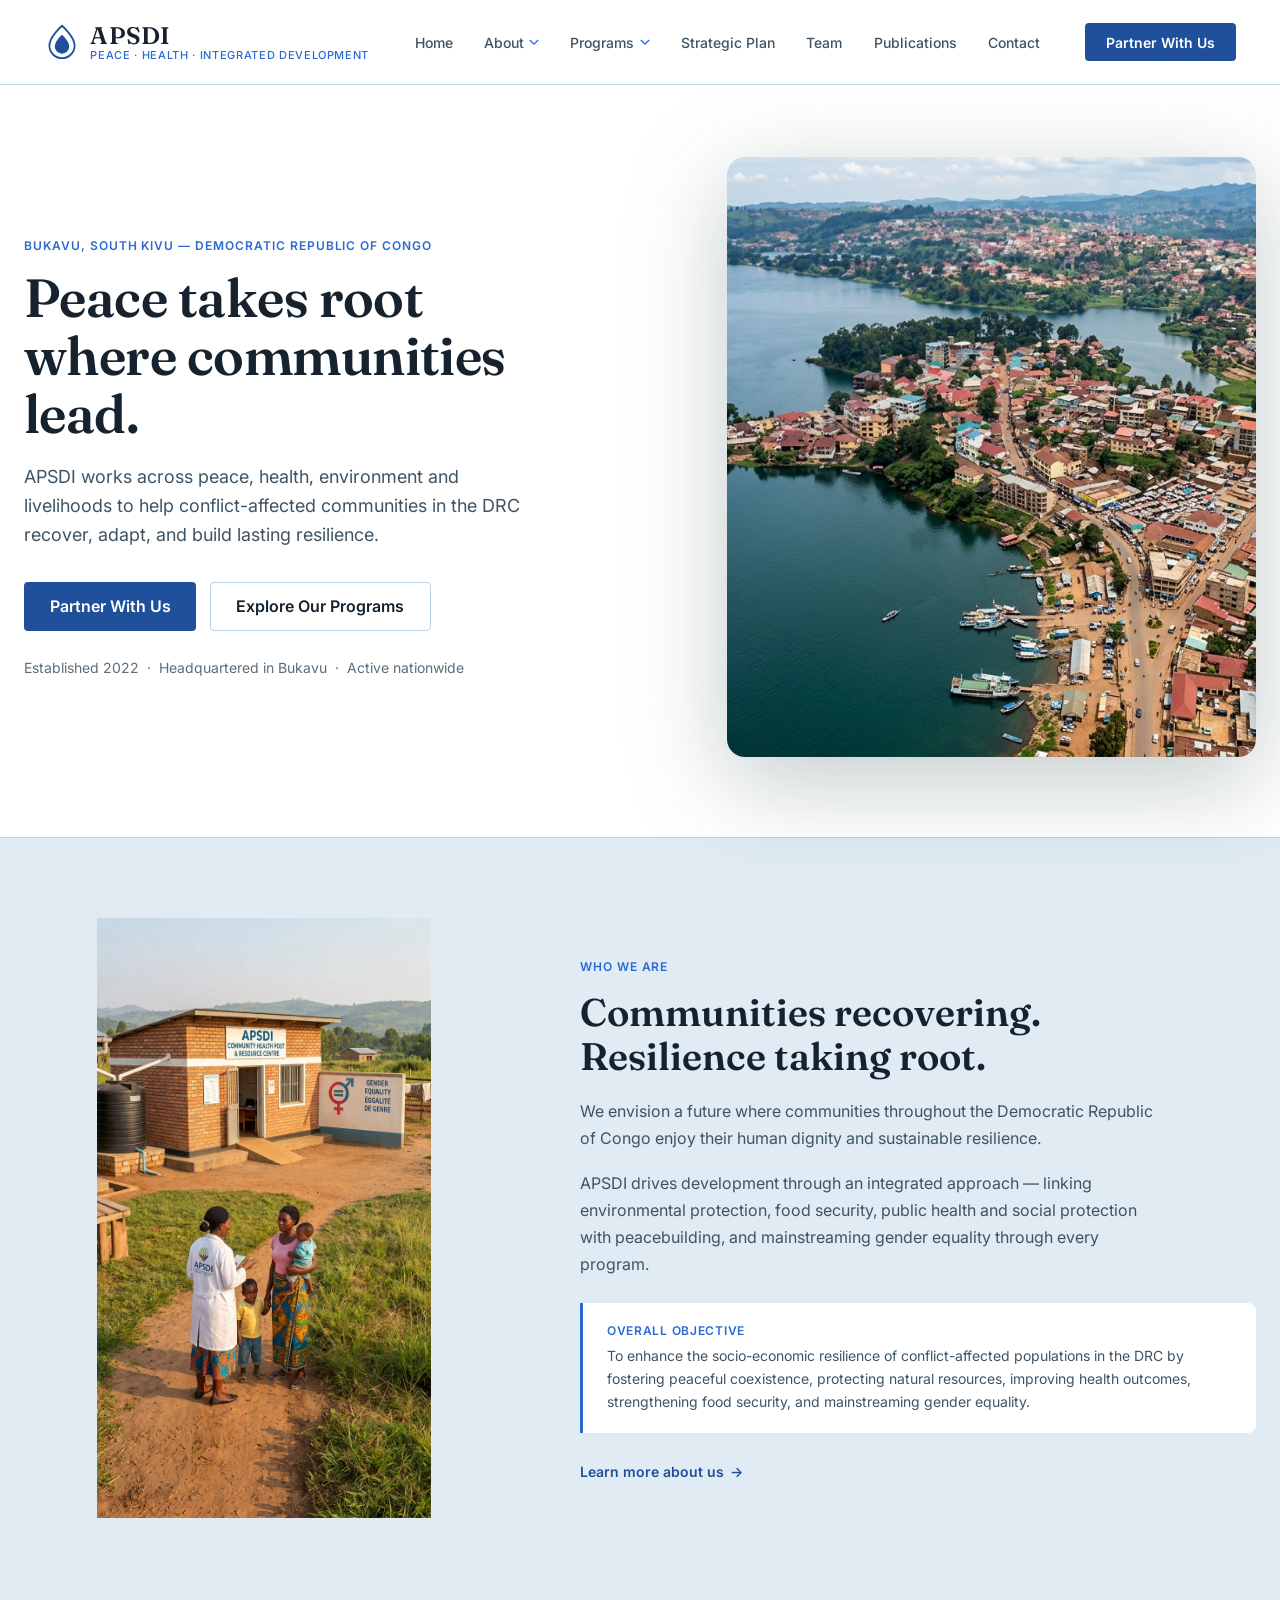
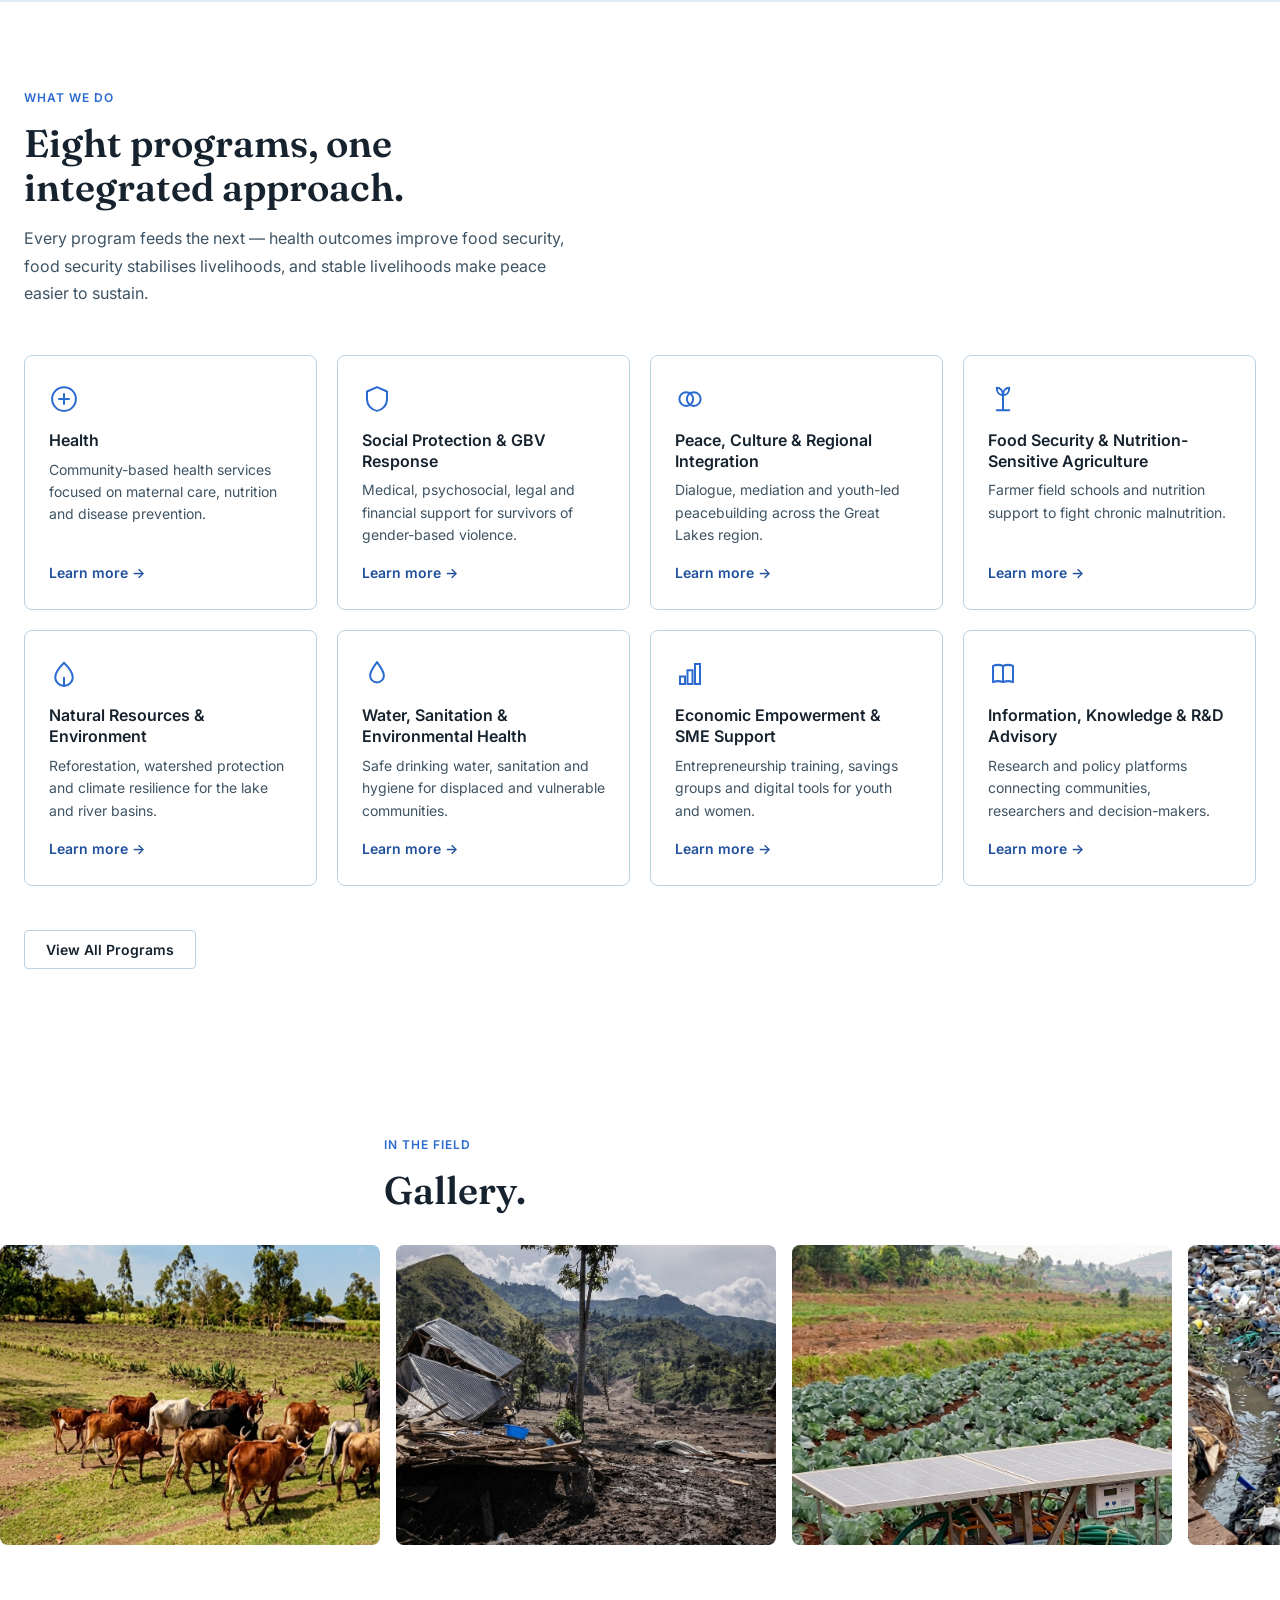
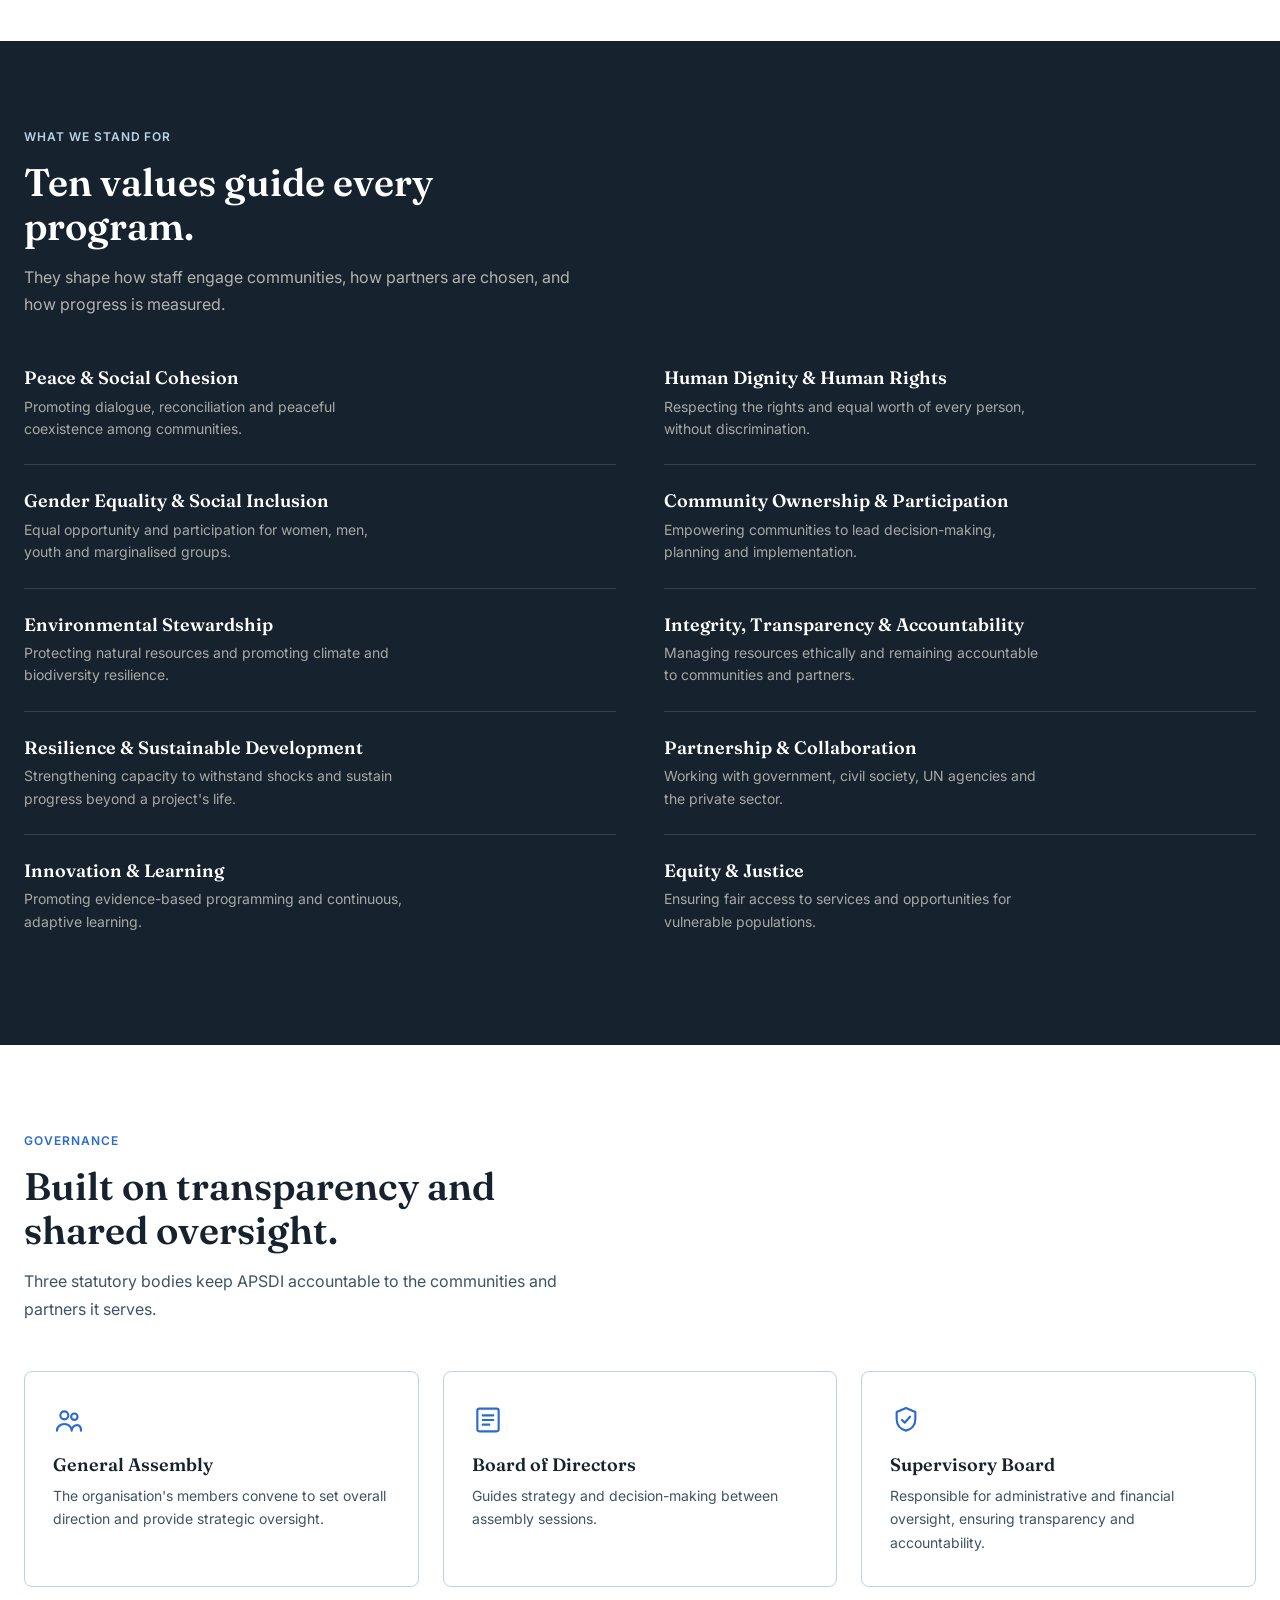
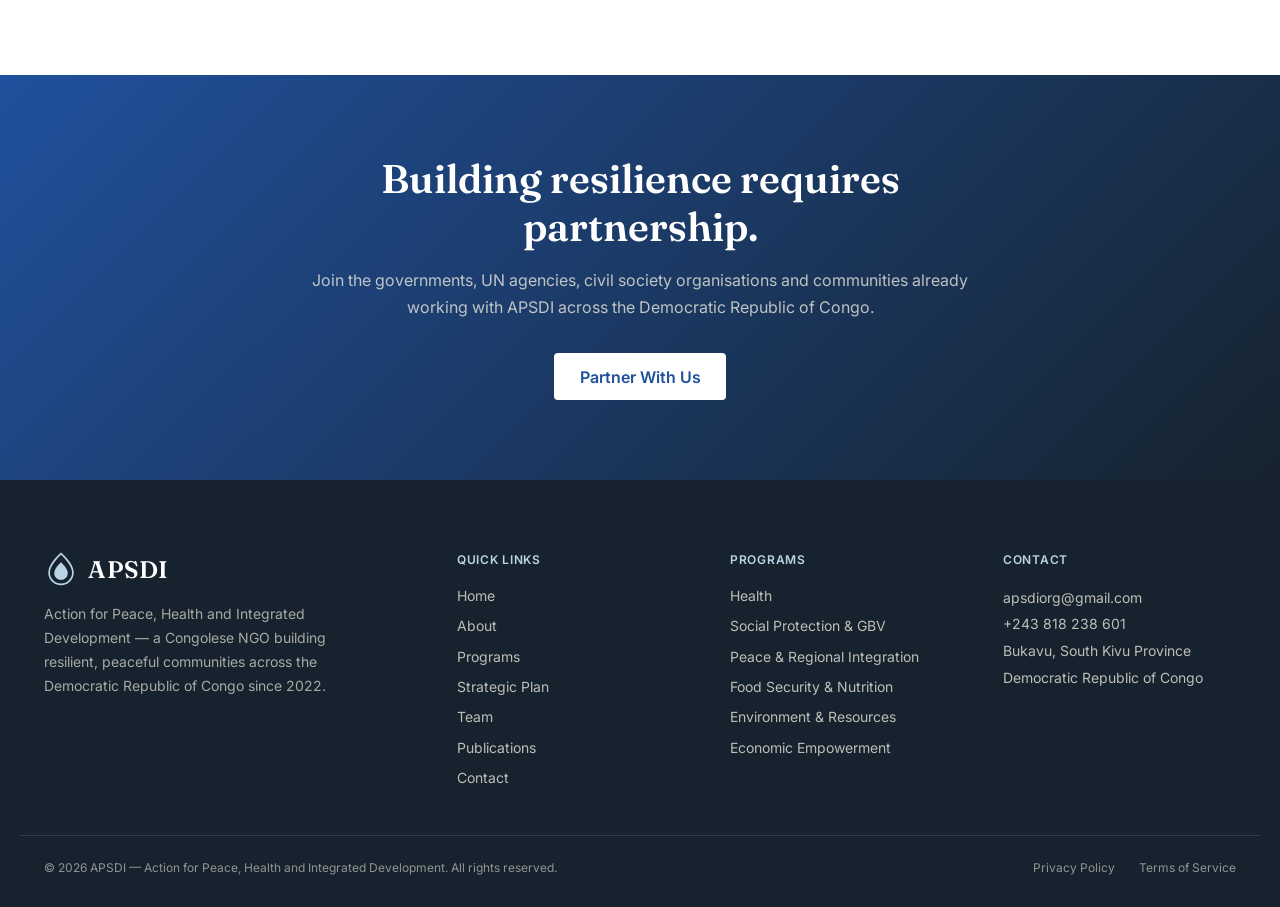
==== index.html @ 6d3748d2 "initial commit" ====
<!DOCTYPE html>
<html lang="en">

<head>
  <!-- Core -->
  <meta charset="UTF-8">
  <meta name="viewport" content="width=device-width, initial-scale=1.0">
  <title>APSDI</title>
  <meta name="description"
    content="APSDI is a Congolese non-profit working across peace, health, environment, food security and gender equality to build resilient communities in the Democratic Republic of Congo.">

  <!-- Canonical & robots -->
  <link rel="canonical" href="https://www.apsdi.org/">
  <meta name="robots" content="index, follow">

  <!-- Favicon / app icons (placeholders — swap paths once assets exist) -->
  <link rel="icon" href="/assets/favicon.svg" type="image/svg+xml">
  <link rel="icon" href="/assets/favicon-32.png" sizes="32x32" type="image/png">
  <link rel="apple-touch-icon" href="/assets/apple-touch-icon.png">
  <meta name="theme-color" content="#16232E">

  <!-- Open Graph / social sharing -->
  <meta property="og:type" content="website">
  <meta property="og:site_name" content="APSDI">
  <meta property="og:title" content="APSDI — Action for Peace, Health and Integrated Development">
  <meta property="og:description" content="Building peace, health and resilience in the Democratic Republic of Congo.">
  <meta property="og:image" content="/assets/og-cover.jpg">
  <meta property="og:locale" content="en_US">
  <meta name="twitter:card" content="summary_large_image">

  <!-- Fonts: preconnect first, then a single stylesheet request -->
  <link rel="preconnect" href="https://fonts.googleapis.com">
  <link rel="preconnect" href="https://fonts.gstatic.com" crossorigin>
  <link
    href="https://fonts.googleapis.com/css2?family=Fraunces:opsz,wght@9..144,400;9..144,500;9..144,600;9..144,700&family=Inter:wght@400;500;600;700&display=swap"
    rel="stylesheet">

  <!-- Styles -->
  <link rel="stylesheet" href="css/styles.css">

  <!-- Deferred JS — parsed but executed after DOM, no render block -->
  <script src="js/main.js" defer></script>
</head>

<body>

  <a class="skip-link" href="#main">Skip to content</a>

  <header class="site-header" id="siteHeader">
    <div class="header-inner">

      <a href="/" class="brand" aria-label="APSDI home">
        <span class="brand-mark" aria-hidden="true">
          <svg viewBox="0 0 40 40" width="36" height="36">
            <path d="M20 2 C20 2 6 14 6 24 A14 14 0 0 0 34 24 C34 14 20 2 20 2 Z" fill="none" stroke="currentColor"
              stroke-width="2" />
            <path d="M20 12 C20 12 12 19 12 25 A8 8 0 0 0 28 25 C28 19 20 12 20 12 Z" fill="currentColor" />
          </svg>
        </span>
        <span class="brand-text">
          <span class="brand-name">APSDI</span>
          <span class="brand-tagline">Peace · Health · Integrated Development</span>
        </span>
      </a>

      <button class="nav-toggle" id="navToggle" aria-expanded="false" aria-controls="primaryNav" aria-label="Open menu">
        <span class="nav-toggle-bar"></span>
        <span class="nav-toggle-bar"></span>
        <span class="nav-toggle-bar"></span>
      </button>

      <nav class="primary-nav" id="primaryNav" aria-label="Primary">
        <ul class="nav-list">

          <li class="nav-item">
            <a href="/" class="nav-link">Home</a>
          </li>

          <li class="nav-item has-dropdown">
            <button class="nav-link nav-dropdown-trigger" aria-expanded="false" aria-controls="dropdown-about">
              About
              <svg class="chevron" viewBox="0 0 12 8" width="10" height="7" aria-hidden="true">
                <path d="M1 1l5 5 5-5" fill="none" stroke="currentColor" stroke-width="1.6" />
              </svg>
            </button>
            <div class="dropdown" id="dropdown-about">
              <a href="/about/who-we-are.html" class="dropdown-link">
                <span class="dropdown-link-title">Who We Are</span>
                <span class="dropdown-link-desc">Mandate, vision and mission</span>
              </a>
              <a href="/about/vision-mission.html" class="dropdown-link">
                <span class="dropdown-link-title">Vision &amp; Mission</span>
                <span class="dropdown-link-desc">What we're working toward</span>
              </a>
              <a href="/about/core-values.html" class="dropdown-link">
                <span class="dropdown-link-title">Core Values</span>
                <span class="dropdown-link-desc">The principles behind our work</span>
              </a>
              <a href="/about/governance.html" class="dropdown-link">
                <span class="dropdown-link-title">Governance</span>
                <span class="dropdown-link-desc">Board, assembly &amp; oversight</span>
              </a>
            </div>
          </li>

          <li class="nav-item has-dropdown">
            <button class="nav-link nav-dropdown-trigger" aria-expanded="false" aria-controls="dropdown-programs">
              Programs
              <svg class="chevron" viewBox="0 0 12 8" width="10" height="7" aria-hidden="true">
                <path d="M1 1l5 5 5-5" fill="none" stroke="currentColor" stroke-width="1.6" />
              </svg>
            </button>
            <div class="dropdown" id="dropdown-programs">
              <a href="/programs.html#peace-governance" class="dropdown-link">
                <span class="dropdown-link-title">Peace &amp; Governance</span>
                <span class="dropdown-link-desc">Social cohesion, protection, regional integration</span>
              </a>
              <a href="/programs.html#health-nutrition" class="dropdown-link">
                <span class="dropdown-link-title">Health &amp; Nutrition</span>
                <span class="dropdown-link-desc">Community health, food security, WASH</span>
              </a>
              <a href="/programs.html#environment-livelihoods" class="dropdown-link">
                <span class="dropdown-link-title">Environment &amp; Livelihoods</span>
                <span class="dropdown-link-desc">Natural resources, SMEs, digital inclusion</span>
              </a>
              <div class="dropdown-divider"></div>
              <a href="/programs.html" class="dropdown-link dropdown-link-all">
                <span class="dropdown-link-title">View all programs →</span>
              </a>
            </div>
          </li>

          <li class="nav-item">
            <a href="/strategic-plan.html" class="nav-link">Strategic Plan</a>
          </li>

          <li class="nav-item">
            <a href="/team.html" class="nav-link">Team</a>
          </li>

          <li class="nav-item">
            <a href="/publications.html" class="nav-link">Publications</a>
          </li>

          <li class="nav-item">
            <a href="/contact.html" class="nav-link">Contact</a>
          </li>

        </ul>

        <a href="/contact.html" class="btn btn-cta nav-cta">Partner With Us</a>
      </nav>

    </div>
  </header>

  <main id="main">

    <section class="hero">
      <div class="hero-inner">

        <div class="hero-content">
          <p class="eyebrow">Bukavu, South Kivu — Democratic Republic of Congo</p>
          <h1 class="hero-title">Peace takes root where communities lead.</h1>
          <p class="hero-lead">
            APSDI works across peace, health, environment and livelihoods to help
            conflict-affected communities in the DRC recover, adapt, and build
            lasting resilience.
          </p>
          <div class="hero-actions">
            <a href="/contact.html" class="btn btn-primary btn-lg">Partner With Us</a>
            <a href="/programs.html" class="btn btn-ghost btn-lg">Explore Our Programs</a>
          </div>
          <p class="hero-meta">Established 2022 &nbsp;·&nbsp; Headquartered in Bukavu &nbsp;·&nbsp; Active nationwide
          </p>
        </div>

        <div class="hero-visual">
          <img src="/assets/images/hero-image.jpg"
            alt="APSDI field team working with a community in South Kivu, Democratic Republic of Congo"
            class="hero-photo" loading="eager" fetchpriority="high" width="600" height="600">
        </div>

      </div>
    </section>

    <section class="mission">
      <div class="mission-inner">

        <div class="mission-visual">
          <img src="/assets/images/about-us.jpg" alt="APSDI field team working with a community in South Kivu"
            class="mission-photo" loading="lazy" width="480" height="600">
        </div>

        <div class="mission-content">
          <p class="eyebrow">Who We Are</p>
          <h2 class="mission-title">Communities recovering. Resilience taking root.</h2>
          <p class="mission-text">
            We envision a future where communities throughout the Democratic
            Republic of Congo enjoy their human dignity and sustainable resilience.
          </p>
          <p class="mission-text">
            APSDI drives development through an integrated approach — linking
            environmental protection, food security, public health and social
            protection with peacebuilding, and mainstreaming gender equality
            through every program.
          </p>

          <div class="mission-objective">
            <span class="mission-objective-label">Overall Objective</span>
            <p class="mission-objective-text">
              To enhance the socio-economic resilience of conflict-affected
              populations in the DRC by fostering peaceful coexistence,
              protecting natural resources, improving health outcomes,
              strengthening food security, and mainstreaming gender equality.
            </p>
          </div>

          <a href="/about/who-we-are.html" class="mission-link">
            Learn more about us <span aria-hidden="true">→</span>
          </a>
        </div>

      </div>
    </section>

    <section class="programs" id="programs-preview">
      <div class="programs-inner">

        <div class="section-heading">
          <p class="eyebrow">What We Do</p>
          <h2 class="section-title">Eight programs, one integrated approach.</h2>
          <p class="section-lead">
            Every program feeds the next — health outcomes improve food
            security, food security stabilises livelihoods, and stable
            livelihoods make peace easier to sustain.
          </p>
        </div>

        <div class="programs-grid">

          <article class="program-card">
            <svg class="program-icon" viewBox="0 0 24 24">
              <circle cx="12" cy="12" r="9.5" fill="none" stroke="currentColor" stroke-width="1.6" />
              <path d="M12 8v8M8 12h8" stroke="currentColor" stroke-width="1.6" stroke-linecap="round" />
            </svg>
            <h3 class="program-title">Health</h3>
            <p class="program-desc">Community-based health services focused on maternal care, nutrition and disease
              prevention.</p>
            <a href="/programs.html#health-nutrition" class="program-link">Learn more →</a>
          </article>

          <article class="program-card">
            <svg class="program-icon" viewBox="0 0 24 24">
              <path d="M12 2.5 20 6v6c0 5-3.5 8.5-8 9.5-4.5-1-8-4.5-8-9.5V6z" fill="none" stroke="currentColor"
                stroke-width="1.6" stroke-linejoin="round" />
            </svg>
            <h3 class="program-title">Social Protection &amp; GBV Response</h3>
            <p class="program-desc">Medical, psychosocial, legal and financial support for survivors of gender-based
              violence.</p>
            <a href="/programs.html#peace-governance" class="program-link">Learn more →</a>
          </article>

          <article class="program-card">
            <svg class="program-icon" viewBox="0 0 24 24">
              <circle cx="9" cy="12" r="5.5" fill="none" stroke="currentColor" stroke-width="1.6" />
              <circle cx="15" cy="12" r="5.5" fill="none" stroke="currentColor" stroke-width="1.6" />
            </svg>
            <h3 class="program-title">Peace, Culture &amp; Regional Integration</h3>
            <p class="program-desc">Dialogue, mediation and youth-led peacebuilding across the Great Lakes region.</p>
            <a href="/programs.html#peace-governance" class="program-link">Learn more →</a>
          </article>

          <article class="program-card">
            <svg class="program-icon" viewBox="0 0 24 24">
              <path d="M12 21V9M12 9c0-3.5-2-6-5-6 0 3.5 2 6 5 6zm0 0c0-3.5 2-6 5-6 0 3.5-2 6-5 6zM7 21h10" fill="none"
                stroke="currentColor" stroke-width="1.6" stroke-linecap="round" stroke-linejoin="round" />
            </svg>
            <h3 class="program-title">Food Security &amp; Nutrition-Sensitive Agriculture</h3>
            <p class="program-desc">Farmer field schools and nutrition support to fight chronic malnutrition.</p>
            <a href="/programs.html#health-nutrition" class="program-link">Learn more →</a>
          </article>

          <article class="program-card">
            <svg class="program-icon" viewBox="0 0 24 24">
              <path d="M12 3C8 7 5 10.5 5 14.5A7 7 0 0 0 19 14.5C19 10.5 16 7 12 3z" fill="none" stroke="currentColor"
                stroke-width="1.6" stroke-linejoin="round" />
              <path d="M12 21v-6" stroke="currentColor" stroke-width="1.6" stroke-linecap="round" />
            </svg>
            <h3 class="program-title">Natural Resources &amp; Environment</h3>
            <p class="program-desc">Reforestation, watershed protection and climate resilience for the lake and river
              basins.</p>
            <a href="/programs.html#environment-livelihoods" class="program-link">Learn more →</a>
          </article>

          <article class="program-card">
            <svg class="program-icon" viewBox="0 0 24 24">
              <path d="M12 2.5c3 4 5.5 7.6 5.5 10.7a5.5 5.5 0 0 1-11 0c0-3.1 2.5-6.7 5.5-10.7z" fill="none"
                stroke="currentColor" stroke-width="1.6" stroke-linejoin="round" />
            </svg>
            <h3 class="program-title">Water, Sanitation &amp; Environmental Health</h3>
            <p class="program-desc">Safe drinking water, sanitation and hygiene for displaced and vulnerable
              communities.</p>
            <a href="/programs.html#health-nutrition" class="program-link">Learn more →</a>
          </article>

          <article class="program-card">
            <svg class="program-icon" viewBox="0 0 24 24">
              <rect x="4" y="14" width="4" height="6" fill="none" stroke="currentColor" stroke-width="1.6" />
              <rect x="10" y="9" width="4" height="11" fill="none" stroke="currentColor" stroke-width="1.6" />
              <rect x="16" y="4" width="4" height="16" fill="none" stroke="currentColor" stroke-width="1.6" />
            </svg>
            <h3 class="program-title">Economic Empowerment &amp; SME Support</h3>
            <p class="program-desc">Entrepreneurship training, savings groups and digital tools for youth and women.</p>
            <a href="/programs.html#environment-livelihoods" class="program-link">Learn more →</a>
          </article>

          <article class="program-card">
            <svg class="program-icon" viewBox="0 0 24 24">
              <path d="M4 5.5c2.5-1 5.5-1 8 0 2.5-1 5.5-1 8 0v13c-2.5-1-5.5-1-8 0-2.5-1-5.5-1-8 0z" fill="none"
                stroke="currentColor" stroke-width="1.6" stroke-linejoin="round" />
              <path d="M12 5.5v13" stroke="currentColor" stroke-width="1.6" />
            </svg>
            <h3 class="program-title">Information, Knowledge &amp; R&amp;D Advisory</h3>
            <p class="program-desc">Research and policy platforms connecting communities, researchers and
              decision-makers.</p>
            <a href="/programs.html#environment-livelihoods" class="program-link">Learn more →</a>
          </article>

        </div>

        <a href="/programs.html" class="btn btn-ghost programs-cta">View All Programs</a>

      </div>
    </section>

    <section class="gallery">
      <div class="gallery-heading">
        <p class="eyebrow">In the Field</p>
        <h2 class="section-title">Gallery.</h2>
      </div>

      <div class="gallery-strip" tabindex="0" role="list" aria-label="Photos from APSDI field work">
        <figure class="gallery-item" role="listitem">
          <img src="/assets/images/cows.jpg" alt="APSDI field photo 1 — replace with a real caption" loading="lazy"
            width="380" height="300">
        </figure>
        <figure class="gallery-item" role="listitem">
          <img src="/assets/images/deforestation.jpg" alt="APSDI field photo 2 — replace with a real caption"
            loading="lazy" width="380" height="300">
        </figure>
        <figure class="gallery-item" role="listitem">
          <img src="/assets/images/watering.jpg" alt="APSDI field photo 4 — replace with a real caption" loading="lazy"
            width="380" height="300">
        </figure>
        <figure class="gallery-item" role="listitem">
          <img src="/assets/images/health.jpg" alt="APSDI field photo 5 — replace with a real caption" loading="lazy"
            width="380" height="300">
        </figure>
      </div>
    </section>

    <section class="values">
      <div class="values-inner">

        <div class="section-heading section-heading-dark">
          <p class="eyebrow eyebrow-dark">What We Stand For</p>
          <h2 class="section-title section-title-dark">Ten values guide every program.</h2>
          <p class="section-lead section-lead-dark">
            They shape how staff engage communities, how partners are chosen,
            and how progress is measured.
          </p>
        </div>

        <div class="values-grid">

          <div class="value-item">
            <h3 class="value-title">Peace &amp; Social Cohesion</h3>
            <p class="value-desc">Promoting dialogue, reconciliation and peaceful coexistence among communities.</p>
          </div>

          <div class="value-item">
            <h3 class="value-title">Human Dignity &amp; Human Rights</h3>
            <p class="value-desc">Respecting the rights and equal worth of every person, without discrimination.</p>
          </div>

          <div class="value-item">
            <h3 class="value-title">Gender Equality &amp; Social Inclusion</h3>
            <p class="value-desc">Equal opportunity and participation for women, men, youth and marginalised groups.</p>
          </div>

          <div class="value-item">
            <h3 class="value-title">Community Ownership &amp; Participation</h3>
            <p class="value-desc">Empowering communities to lead decision-making, planning and implementation.</p>
          </div>

          <div class="value-item">
            <h3 class="value-title">Environmental Stewardship</h3>
            <p class="value-desc">Protecting natural resources and promoting climate and biodiversity resilience.</p>
          </div>

          <div class="value-item">
            <h3 class="value-title">Integrity, Transparency &amp; Accountability</h3>
            <p class="value-desc">Managing resources ethically and remaining accountable to communities and partners.
            </p>
          </div>

          <div class="value-item">
            <h3 class="value-title">Resilience &amp; Sustainable Development</h3>
            <p class="value-desc">Strengthening capacity to withstand shocks and sustain progress beyond a project's
              life.</p>
          </div>

          <div class="value-item">
            <h3 class="value-title">Partnership &amp; Collaboration</h3>
            <p class="value-desc">Working with government, civil society, UN agencies and the private sector.</p>
          </div>

          <div class="value-item">
            <h3 class="value-title">Innovation &amp; Learning</h3>
            <p class="value-desc">Promoting evidence-based programming and continuous, adaptive learning.</p>
          </div>

          <div class="value-item">
            <h3 class="value-title">Equity &amp; Justice</h3>
            <p class="value-desc">Ensuring fair access to services and opportunities for vulnerable populations.</p>
          </div>

        </div>

      </div>
    </section>

    <section class="governance">
      <div class="governance-inner">

        <div class="section-heading">
          <p class="eyebrow">Governance</p>
          <h2 class="section-title">Built on transparency and shared oversight.</h2>
          <p class="section-lead">
            Three statutory bodies keep APSDI accountable to the communities
            and partners it serves.
          </p>
        </div>

        <div class="governance-grid">

          <div class="governance-card">
            <svg class="governance-icon" viewBox="0 0 24 24">
              <circle cx="8.5" cy="8.5" r="3" fill="none" stroke="currentColor" stroke-width="1.6" />
              <circle cx="16" cy="9.5" r="2.4" fill="none" stroke="currentColor" stroke-width="1.6" />
              <path d="M3 20c0-3 2.5-5 5.5-5s5.5 2 5.5 5M14 20c0-2.3 1.9-4.2 4.2-4.2S21 17.7 21 20" fill="none"
                stroke="currentColor" stroke-width="1.6" stroke-linecap="round" />
            </svg>
            <h3 class="governance-title">General Assembly</h3>
            <p class="governance-desc">The organisation's members convene to set overall direction and provide strategic
              oversight.</p>
          </div>

          <div class="governance-card">
            <svg class="governance-icon" viewBox="0 0 24 24">
              <rect x="4" y="3.5" width="16" height="17" rx="1.5" fill="none" stroke="currentColor"
                stroke-width="1.6" />
              <path d="M8 8.5h8M8 12h8M8 15.5h5" stroke="currentColor" stroke-width="1.6" stroke-linecap="round" />
            </svg>
            <h3 class="governance-title">Board of Directors</h3>
            <p class="governance-desc">Guides strategy and decision-making between assembly sessions.</p>
          </div>

          <div class="governance-card">
            <svg class="governance-icon" viewBox="0 0 24 24">
              <path d="M12 3 19 6v5.5c0 4.5-3 7.7-7 8.5-4-0.8-7-4-7-8.5V6z" fill="none" stroke="currentColor"
                stroke-width="1.6" stroke-linejoin="round" />
              <path d="M9 12l2 2 4-4.5" fill="none" stroke="currentColor" stroke-width="1.6" stroke-linecap="round"
                stroke-linejoin="round" />
            </svg>
            <h3 class="governance-title">Supervisory Board</h3>
            <p class="governance-desc">Responsible for administrative and financial oversight, ensuring transparency and
              accountability.</p>
          </div>

        </div>

      </div>
    </section>

    <section class="cta-banner">
      <div class="cta-banner-inner">
        <h2 class="cta-banner-title">Building resilience requires partnership.</h2>
        <p class="cta-banner-text">
          Join the governments, UN agencies, civil society organisations and
          communities already working with APSDI across the Democratic
          Republic of Congo.
        </p>
        <a href="/contact.html" class="btn btn-invert btn-lg">Partner With Us</a>
      </div>
    </section>

  </main>

  <footer class="site-footer">
    <div class="footer-inner">

      <div class="footer-brand">
        <a href="/" class="brand" aria-label="APSDI home">
          <span class="brand-mark" aria-hidden="true">
            <svg viewBox="0 0 40 40" width="34" height="34">
              <path d="M20 2 C20 2 6 14 6 24 A14 14 0 0 0 34 24 C34 14 20 2 20 2 Z" fill="none" stroke="currentColor"
                stroke-width="2" />
              <path d="M20 12 C20 12 12 19 12 25 A8 8 0 0 0 28 25 C28 19 20 12 20 12 Z" fill="currentColor" />
            </svg>
          </span>
          <span class="brand-name footer-brand-name">APSDI</span>
        </a>
        <p class="footer-blurb">
          Action for Peace, Health and Integrated Development — a Congolese
          NGO building resilient, peaceful communities across the Democratic
          Republic of Congo since 2022.
        </p>
      </div>

      <nav class="footer-col" aria-label="Quick links">
        <h3 class="footer-col-title">Quick Links</h3>
        <ul>
          <li><a href="/">Home</a></li>
          <li><a href="/about/who-we-are.html">About</a></li>
          <li><a href="/programs.html">Programs</a></li>
          <li><a href="/strategic-plan.html">Strategic Plan</a></li>
          <li><a href="/team.html">Team</a></li>
          <li><a href="/publications.html">Publications</a></li>
          <li><a href="/contact.html">Contact</a></li>
        </ul>
      </nav>

      <nav class="footer-col" aria-label="Programs">
        <h3 class="footer-col-title">Programs</h3>
        <ul>
          <li><a href="/programs.html#health-nutrition">Health</a></li>
          <li><a href="/programs.html#peace-governance">Social Protection &amp; GBV</a></li>
          <li><a href="/programs.html#peace-governance">Peace &amp; Regional Integration</a></li>
          <li><a href="/programs.html#health-nutrition">Food Security &amp; Nutrition</a></li>
          <li><a href="/programs.html#environment-livelihoods">Environment &amp; Resources</a></li>
          <li><a href="/programs.html#environment-livelihoods">Economic Empowerment</a></li>
        </ul>
      </nav>

      <div class="footer-col footer-contact">
        <h3 class="footer-col-title">Contact</h3>
        <address>
          <!-- Email marked "to be replaced" in source content — swap once confirmed -->
          <a href="mailto:apsdiorg@gmail.com">apsdiorg@gmail.com</a><br>
          <a href="tel:+243818238601">+243 818 238 601</a><br>
          Bukavu, South Kivu Province<br>
          Democratic Republic of Congo
        </address>
      </div>

    </div>

    <div class="footer-bottom">
      <p>&copy; 2026 APSDI — Action for Peace, Health and Integrated Development. All rights reserved.</p>
      <div class="footer-legal">
        <a href="/privacy-policy.html">Privacy Policy</a>
        <a href="/terms-of-service.html">Terms of Service</a>
      </div>
    </div>
  </footer>

</body>

</html>
---- css/styles.css ----
/* ==========================================================================
   APSDI — Design Tokens
   Blue palette: royal blue primary on white, with a pale sky-blue for
   light backgrounds and borders. Dusk-navy retained as the neutral
   text/dark-surface anchor. Ochre/rust reserve kept for future functional
   use (tags, alerts) — not used in core UI.
   ========================================================================== */

:root {
  /* Color — core */
  --color-ink:            #16232E; /* dusk-navy — primary text, dark surfaces */
  --color-ink-soft:       #3E5464; /* slate — secondary text on light */
  --color-parchment:      #FFFFFF; /* page background */
  --color-parchment-dim:  #E0EBF3; /* soft pale-blue tint — alt section backgrounds, hover states */
  --color-lake:           #2B6AD0; /* primary brand blue — links, icons, dropdown accents, CTAs */
  --color-lake-dark:      #20509C; /* deep blue — CTA hover, dark gradients */
  --color-lake-bright:    #BAD3E4; /* pale blue — borders, light highlights on dark backgrounds */
  --color-mist:           #BAD3E4; /* borders, hairlines */
  --color-white:          #FFFFFF;

  /* Color — reserve (not used in core UI; keep for future functional states) */
  --color-ochre-reserve:  #C48A2E;
  --color-rust-reserve:   #9A4B2C;

  /* Type */
  --font-display: 'Fraunces', Georgia, serif;
  --font-body: 'Inter', -apple-system, BlinkMacSystemFont, 'Segoe UI', sans-serif;

  /* Type scale */
  --text-xs: 0.75rem;
  --text-sm: 0.875rem;
  --text-base: 1rem;
  --text-lg: 1.125rem;
  --text-xl: 1.375rem;

  /* Layout */
  --header-height: 84px;
  --header-height-condensed: 64px;
  --content-max: 1240px;
  --radius-sm: 4px;
  --radius-md: 8px;

  /* Motion */
  --ease: cubic-bezier(0.4, 0, 0.2, 1);
  --duration: 220ms;
}

@media (prefers-reduced-motion: reduce) {
  :root { --duration: 0ms; }
  *, *::before, *::after { animation-duration: 0.001ms !important; transition-duration: 0.001ms !important; }
}

/* ==========================================================================
   Reset (minimal, not a full normalize)
   ========================================================================== */

*, *::before, *::after { box-sizing: border-box; }
html { scroll-behavior: smooth; }
body {
  margin: 0;
  font-family: var(--font-body);
  color: var(--color-ink);
  background: var(--color-parchment);
  -webkit-font-smoothing: antialiased;
}
ul { list-style: none; margin: 0; padding: 0; }
a { color: inherit; text-decoration: none; }
button { font: inherit; color: inherit; background: none; border: none; cursor: pointer; padding: 0; }
svg { display: block; }

.skip-link {
  position: absolute;
  left: -9999px;
  top: 0;
  background: var(--color-ink);
  color: var(--color-parchment);
  padding: 0.75rem 1.25rem;
  z-index: 1000;
  border-radius: 0 0 var(--radius-sm) 0;
}
.skip-link:focus {
  left: 0;
}

/* Visible keyboard focus everywhere */
a:focus-visible,
button:focus-visible {
  outline: 2px solid var(--color-lake-bright);
  outline-offset: 3px;
  border-radius: var(--radius-sm);
}

/* ==========================================================================
   Header / Navigation
   ========================================================================== */

.site-header {
  position: sticky;
  top: 0;
  z-index: 100;
  background: var(--color-parchment);
  border-bottom: 1px solid var(--color-mist);
  transition: height var(--duration) var(--ease), box-shadow var(--duration) var(--ease);
}

.site-header.is-scrolled {
  box-shadow: 0 1px 0 rgba(22, 40, 31, 0.04), 0 8px 24px -12px rgba(22, 40, 31, 0.18);
}

.header-inner {
  max-width: var(--content-max);
  margin: 0 auto;
  height: var(--header-height);
  padding: 0 1.5rem;
  display: flex;
  align-items: center;
  justify-content: space-between;
  gap: 2rem;
  transition: height var(--duration) var(--ease);
}
.site-header.is-scrolled .header-inner {
  height: var(--header-height-condensed);
}

/* Brand */
.brand {
  display: flex;
  align-items: center;
  gap: 0.65rem;
  flex-shrink: 0;
}
.brand-mark {
  color: var(--color-lake-dark);
  flex-shrink: 0;
}
.brand-text {
  display: flex;
  flex-direction: column;
  line-height: 1.1;
}
.brand-name {
  font-family: var(--font-display);
  font-weight: 600;
  font-size: 1.5rem;
  letter-spacing: 0.01em;
  color: var(--color-ink);
}
.brand-tagline {
  font-size: 0.6875rem;
  font-weight: 500;
  letter-spacing: 0.06em;
  text-transform: uppercase;
  color: var(--color-lake);
  white-space: nowrap;
}
.site-header.is-scrolled .brand-tagline {
  display: none;
}

/* Primary nav */
.primary-nav {
  display: flex;
  align-items: center;
  gap: 2rem;
  flex: 1;
  justify-content: flex-end;
}
.nav-list {
  display: flex;
  align-items: center;
  gap: 0.25rem;
}
.nav-item { position: relative; }

.nav-link {
  display: flex;
  align-items: center;
  gap: 0.35rem;
  padding: 0.6rem 0.85rem;
  font-size: var(--text-sm);
  font-weight: 500;
  color: var(--color-ink-soft);
  border-radius: var(--radius-sm);
  transition: color var(--duration) var(--ease), background var(--duration) var(--ease);
  white-space: nowrap;
}
.nav-link:hover {
  color: var(--color-ink);
  background: var(--color-parchment-dim);
}
.chevron { transition: transform var(--duration) var(--ease); color: var(--color-lake); }
.nav-dropdown-trigger[aria-expanded="true"] .chevron { transform: rotate(180deg); }

/* Dropdown panels */
.dropdown {
  position: absolute;
  top: calc(100% + 10px);
  left: 0;
  min-width: 260px;
  background: var(--color-white);
  border: 1px solid var(--color-mist);
  border-radius: var(--radius-md);
  box-shadow: 0 16px 40px -16px rgba(22, 40, 31, 0.25);
  padding: 0.5rem;
  display: grid;
  gap: 0.15rem;
  opacity: 0;
  visibility: hidden;
  transform: translateY(4px);
  transition: opacity var(--duration) var(--ease), transform var(--duration) var(--ease), visibility var(--duration);
}
.dropdown-divider {
  height: 1px;
  background: var(--color-mist);
  margin: 0.35rem 0.25rem;
}
.nav-item.is-open .dropdown {
  opacity: 1;
  visibility: visible;
  transform: translateY(0);
}
.dropdown-link {
  display: flex;
  flex-direction: column;
  gap: 0.1rem;
  padding: 0.6rem 0.75rem;
  border-radius: var(--radius-sm);
  transition: background var(--duration) var(--ease);
}
.dropdown-link:hover {
  background: var(--color-parchment-dim);
}
.dropdown-link-title {
  font-size: var(--text-sm);
  font-weight: 500;
  color: var(--color-ink);
}
.dropdown-link-desc {
  font-size: var(--text-xs);
  color: var(--color-ink-soft);
  opacity: 0.75;
}
.dropdown-link-all .dropdown-link-title {
  color: var(--color-lake);
}

/* CTA button */
.btn {
  display: inline-flex;
  align-items: center;
  justify-content: center;
  padding: 0.65rem 1.3rem;
  font-size: var(--text-sm);
  font-weight: 600;
  border-radius: var(--radius-sm);
  transition: background var(--duration) var(--ease), transform var(--duration) var(--ease);
}
.btn-cta {
  background: var(--color-lake-dark);
  color: var(--color-white);
}
.btn-cta:hover {
  background: var(--color-lake-bright);
}
.nav-cta { flex-shrink: 0; }

/* Mobile toggle (hidden on desktop) */
.nav-toggle {
  display: none;
  flex-direction: column;
  justify-content: center;
  gap: 5px;
  width: 40px;
  height: 40px;
  flex-shrink: 0;
}
.nav-toggle-bar {
  width: 22px;
  height: 2px;
  background: var(--color-ink);
  transition: transform var(--duration) var(--ease), opacity var(--duration) var(--ease);
}
.nav-toggle[aria-expanded="true"] .nav-toggle-bar:nth-child(1) {
  transform: translateY(7px) rotate(45deg);
}
.nav-toggle[aria-expanded="true"] .nav-toggle-bar:nth-child(2) {
  opacity: 0;
}
.nav-toggle[aria-expanded="true"] .nav-toggle-bar:nth-child(3) {
  transform: translateY(-7px) rotate(-45deg);
}

/* ==========================================================================
   Hero
   ========================================================================== */

.hero {
  padding: 4.5rem 1.5rem 5rem;
}
.hero-inner {
  max-width: var(--content-max);
  margin: 0 auto;
  display: grid;
  grid-template-columns: 1.1fr 0.9fr;
  gap: 3.5rem;
  align-items: center;
}

.hero-content {
  animation: hero-rise 700ms var(--ease) both;
}
@keyframes hero-rise {
  from { opacity: 0; transform: translateY(14px); }
  to   { opacity: 1; transform: translateY(0); }
}

.eyebrow {
  margin: 0 0 1rem;
  font-size: var(--text-xs);
  font-weight: 600;
  letter-spacing: 0.08em;
  text-transform: uppercase;
  color: var(--color-lake);
}

.hero-title {
  margin: 0 0 1.25rem;
  font-family: var(--font-display);
  font-weight: 600;
  font-size: clamp(2.25rem, 4.2vw, 3.5rem);
  line-height: 1.08;
  letter-spacing: -0.01em;
  color: var(--color-ink);
  max-width: 14ch;
}

.hero-lead {
  margin: 0 0 2rem;
  font-size: var(--text-lg);
  line-height: 1.6;
  color: var(--color-ink-soft);
  max-width: 46ch;
}

.hero-actions {
  display: flex;
  flex-wrap: wrap;
  gap: 0.85rem;
  margin-bottom: 1.75rem;
}

.btn-lg {
  padding: 0.85rem 1.6rem;
  font-size: var(--text-base);
}
.btn-primary {
  background: var(--color-lake-dark);
  color: var(--color-white);
}
.btn-primary:hover {
  background: var(--color-lake-bright);
}
.btn-ghost {
  background: transparent;
  color: var(--color-ink);
  border: 1.5px solid var(--color-mist);
}
.btn-ghost:hover {
  border-color: var(--color-lake);
  color: var(--color-lake-dark);
}

.hero-meta {
  margin: 0;
  font-size: var(--text-sm);
  color: var(--color-ink-soft);
  opacity: 0.85;
}

.hero-visual {
  position: relative;
}
.hero-photo {
  width: 100%;
  aspect-ratio: 1 / 1;
  object-fit: cover;
  display: block;
  border-radius: 18px;
  filter: drop-shadow(0 24px 48px rgba(15, 42, 48, 0.25));
}

@media (max-width: 900px) {
  .hero-inner {
    grid-template-columns: 1fr;
    gap: 2.5rem;
  }
  .hero-title {
    max-width: none;
  }
  .hero-visual {
    order: -1;
    max-width: 420px;
    margin: 0 auto;
  }
}

/* ==========================================================================
   Mission / Who We Are
   ========================================================================== */

.mission {
  background: var(--color-parchment-dim);
  padding: 5rem 1.5rem;
  border-top: 1px solid var(--color-mist);
}
.mission-inner {
  max-width: var(--content-max);
  margin: 0 auto;
  display: grid;
  grid-template-columns: 0.85fr 1.15fr;
  gap: 3.5rem;
  align-items: center;
}

.mission-photo {
  object-fit: contain;
  background: var(--color-parchment-dim);
}

.mission-title {
  margin: 0 0 1.25rem;
  font-family: var(--font-display);
  font-weight: 600;
  font-size: clamp(1.75rem, 3vw, 2.5rem);
  line-height: 1.15;
  color: var(--color-ink);
  max-width: 20ch;
}

.mission-text {
  margin: 0 0 1.1rem;
  font-size: var(--text-base);
  line-height: 1.7;
  color: var(--color-ink-soft);
  max-width: 58ch;
}

.mission-objective {
  margin: 1.5rem 0 1.75rem;
  padding: 1.25rem 1.5rem;
  background: var(--color-white);
  border-left: 3px solid var(--color-lake);
  border-radius: 0 var(--radius-md) var(--radius-md) 0;
}
.mission-objective-label {
  display: block;
  font-size: var(--text-xs);
  font-weight: 600;
  letter-spacing: 0.06em;
  text-transform: uppercase;
  color: var(--color-lake);
  margin-bottom: 0.4rem;
}
.mission-objective-text {
  margin: 0;
  font-size: var(--text-sm);
  line-height: 1.65;
  color: var(--color-ink-soft);
}

.mission-link {
  display: inline-flex;
  align-items: center;
  gap: 0.4rem;
  font-size: var(--text-sm);
  font-weight: 600;
  color: var(--color-lake-dark);
  transition: gap var(--duration) var(--ease), color var(--duration) var(--ease);
}
.mission-link:hover {
  gap: 0.65rem;
  color: var(--color-lake-bright);
}

@media (max-width: 900px) {
  .mission-inner {
    grid-template-columns: 1fr;
    gap: 2rem;
  }
  .mission-photo {
    aspect-ratio: 16 / 9;
    max-width: 480px;
    margin: 0 auto;
  }
  .mission-title,
  .mission-text {
    max-width: none;
  }
}

/* ==========================================================================
   Programs overview
   ========================================================================== */

.programs {
  padding: 5.5rem 1.5rem;
}
.programs-inner {
  max-width: var(--content-max);
  margin: 0 auto;
}

.section-heading {
  max-width: 56ch;
  margin: 0 0 3rem;
}
.section-title {
  margin: 0 0 1rem;
  font-family: var(--font-display);
  font-weight: 600;
  font-size: clamp(1.75rem, 3vw, 2.5rem);
  line-height: 1.15;
  color: var(--color-ink);
}
.section-lead {
  margin: 0;
  font-size: var(--text-base);
  line-height: 1.7;
  color: var(--color-ink-soft);
}

.programs-grid {
  display: grid;
  grid-template-columns: repeat(4, 1fr);
  gap: 1.25rem;
}

.program-card {
  display: flex;
  flex-direction: column;
  align-items: flex-start;
  background: var(--color-white);
  border: 1px solid var(--color-mist);
  border-radius: var(--radius-md);
  padding: 1.75rem 1.5rem;
  transition: border-color var(--duration) var(--ease), transform var(--duration) var(--ease), box-shadow var(--duration) var(--ease);
}
.program-card:hover {
  border-color: var(--color-lake);
  transform: translateY(-3px);
  box-shadow: 0 16px 32px -18px rgba(15, 42, 48, 0.28);
}

.program-icon {
  width: 30px;
  height: 30px;
  color: var(--color-lake);
  margin-bottom: 1rem;
}

.program-title {
  margin: 0 0 0.5rem;
  font-size: var(--text-base);
  font-weight: 600;
  line-height: 1.3;
  color: var(--color-ink);
}

.program-desc {
  margin: 0 0 1.1rem;
  font-size: var(--text-sm);
  line-height: 1.6;
  color: var(--color-ink-soft);
  flex-grow: 1;
}

.program-link {
  font-size: var(--text-sm);
  font-weight: 600;
  color: var(--color-lake-dark);
  transition: color var(--duration) var(--ease);
}
.program-link:hover {
  color: var(--color-lake-bright);
}

.programs-cta {
  margin-top: 2.75rem;
}

@media (max-width: 1100px) {
  .programs-grid {
    grid-template-columns: repeat(3, 1fr);
  }
}
@media (max-width: 900px) {
  .programs-grid {
    grid-template-columns: repeat(2, 1fr);
  }
}
@media (max-width: 560px) {
  .programs-grid {
    grid-template-columns: 1fr;
  }
}

/* ==========================================================================
   Photo gallery strip
   ========================================================================== */

.gallery {
  padding: 5rem 0 5.5rem;
}
.gallery-heading {
  max-width: 56ch;
  margin: 0 auto 2rem;
  padding: 0 1.5rem;
}
.gallery-heading .section-title {
  margin: 0;
}

.gallery-strip {
  display: flex;
  gap: 1rem;
  overflow-x: auto;
  scroll-snap-type: x mandatory;
  padding: 0 1.5rem 0.5rem;
  scrollbar-width: none; /* Firefox */
  -webkit-overflow-scrolling: touch;
}
.gallery-strip::-webkit-scrollbar {
  display: none; /* Chrome/Safari — strip still scrolls, just no visible bar */
}

.gallery-item {
  flex: 0 0 auto;
  width: 380px;
  height: 300px;
  margin: 0;
  border-radius: var(--radius-md);
  overflow: hidden;
  scroll-snap-align: start;
  background: var(--color-parchment-dim);
}
.gallery-item img {
  width: 100%;
  height: 100%;
  object-fit: cover;
  display: block;
  transition: transform 400ms var(--ease);
}
.gallery-item:hover img {
  transform: scale(1.04);
}

@media (max-width: 700px) {
  .gallery-item {
    width: 78vw;
    height: 240px;
  }
}

/* ==========================================================================
   Core Values — dark panel for rhythm against the light sections above
   ========================================================================== */

.values {
  background: var(--color-ink);
  padding: 5.5rem 1.5rem;
}
.values-inner {
  max-width: var(--content-max);
  margin: 0 auto;
}

.section-heading-dark {
  max-width: 56ch;
  margin: 0 0 3rem;
}
.eyebrow-dark {
  color: var(--color-lake-bright);
}
.section-title-dark {
  color: var(--color-parchment);
}
.section-lead-dark {
  color: rgba(246, 241, 228, 0.7);
}

.values-grid {
  display: grid;
  grid-template-columns: 1fr 1fr;
  column-gap: 3rem;
}

.value-item {
  padding: 1.5rem 0;
  border-top: 1px solid rgba(246, 241, 228, 0.15);
}
.value-item:nth-child(1),
.value-item:nth-child(2) {
  border-top: none;
  padding-top: 0;
}

.value-title {
  margin: 0 0 0.4rem;
  font-family: var(--font-display);
  font-weight: 600;
  font-size: var(--text-lg);
  color: var(--color-parchment);
}
.value-desc {
  margin: 0;
  font-size: var(--text-sm);
  line-height: 1.6;
  color: rgba(246, 241, 228, 0.65);
  max-width: 42ch;
}

@media (max-width: 700px) {
  .values-grid {
    grid-template-columns: 1fr;
  }
  .value-item:nth-child(2) {
    border-top: 1px solid rgba(246, 241, 228, 0.15);
    padding-top: 1.5rem;
  }
}

/* ==========================================================================
   Governance
   ========================================================================== */

.governance {
  padding: 5.5rem 1.5rem;
}
.governance-inner {
  max-width: var(--content-max);
  margin: 0 auto;
}

.governance-grid {
  display: grid;
  grid-template-columns: repeat(3, 1fr);
  gap: 1.5rem;
}

.governance-card {
  padding: 2rem 1.75rem;
  background: var(--color-white);
  border: 1px solid var(--color-mist);
  border-radius: var(--radius-md);
}

.governance-icon {
  width: 32px;
  height: 32px;
  color: var(--color-lake);
  margin-bottom: 1.1rem;
}

.governance-title {
  margin: 0 0 0.5rem;
  font-family: var(--font-display);
  font-weight: 600;
  font-size: var(--text-lg);
  color: var(--color-ink);
}

.governance-desc {
  margin: 0;
  font-size: var(--text-sm);
  line-height: 1.65;
  color: var(--color-ink-soft);
}

@media (max-width: 900px) {
  .governance-grid {
    grid-template-columns: 1fr;
  }
}

/* ==========================================================================
   Partnership CTA banner
   ========================================================================== */

.cta-banner {
  background: linear-gradient(135deg, var(--color-lake-dark), var(--color-ink));
  padding: 5rem 1.5rem;
  text-align: center;
}
.cta-banner-inner {
  max-width: 680px;
  margin: 0 auto;
}

.cta-banner-title {
  margin: 0 0 1rem;
  font-family: var(--font-display);
  font-weight: 600;
  font-size: clamp(1.75rem, 3.2vw, 2.5rem);
  line-height: 1.2;
  color: var(--color-parchment);
}
.cta-banner-text {
  margin: 0 0 2rem;
  font-size: var(--text-base);
  line-height: 1.7;
  color: rgba(246, 241, 228, 0.75);
}

.btn-invert {
  background: var(--color-parchment);
  color: var(--color-lake-dark);
}
.btn-invert:hover {
  background: var(--color-white);
  color: var(--color-lake-bright);
}

/* ==========================================================================
   Footer
   ========================================================================== */

.site-footer {
  background: var(--color-ink);
  color: rgba(246, 241, 228, 0.75);
}

.footer-inner {
  max-width: var(--content-max);
  margin: 0 auto;
  padding: 4.5rem 1.5rem 3rem;
  display: grid;
  grid-template-columns: 1.6fr 1fr 1fr 1fr;
  gap: 2.5rem;
}

.footer-brand .brand-mark {
  color: var(--color-lake-bright);
}
.footer-brand-name {
  color: var(--color-parchment);
}
.footer-blurb {
  margin: 1rem 0 0;
  font-size: var(--text-sm);
  line-height: 1.7;
  max-width: 34ch;
  color: rgba(246, 241, 228, 0.65);
}

.footer-col-title {
  margin: 0 0 1.1rem;
  font-size: var(--text-xs);
  font-weight: 600;
  letter-spacing: 0.06em;
  text-transform: uppercase;
  color: var(--color-lake-bright);
}
.footer-col ul {
  display: flex;
  flex-direction: column;
  gap: 0.65rem;
}
.footer-col a {
  font-size: var(--text-sm);
  color: rgba(246, 241, 228, 0.75);
  transition: color var(--duration) var(--ease);
}
.footer-col a:hover {
  color: var(--color-parchment);
}

.footer-contact address {
  font-style: normal;
  font-size: var(--text-sm);
  line-height: 1.9;
  color: rgba(246, 241, 228, 0.75);
}
.footer-contact a {
  color: rgba(246, 241, 228, 0.75);
}
.footer-contact a:hover {
  color: var(--color-parchment);
}

.footer-bottom {
  max-width: var(--content-max);
  margin: 0 auto;
  padding: 1.5rem 1.5rem 2rem;
  border-top: 1px solid rgba(246, 241, 228, 0.12);
  display: flex;
  flex-wrap: wrap;
  align-items: center;
  justify-content: space-between;
  gap: 1rem;
}
.footer-bottom p {
  margin: 0;
  font-size: var(--text-xs);
  color: rgba(246, 241, 228, 0.55);
}
.footer-legal {
  display: flex;
  gap: 1.5rem;
}
.footer-legal a {
  font-size: var(--text-xs);
  color: rgba(246, 241, 228, 0.55);
}
.footer-legal a:hover {
  color: var(--color-parchment);
}

@media (max-width: 900px) {
  .footer-inner {
    grid-template-columns: 1fr 1fr;
  }
}
@media (max-width: 560px) {
  .footer-inner {
    grid-template-columns: 1fr;
  }
}

@media (max-width: 900px) {
  .nav-toggle { display: flex; }
  /* Responsive — collapse to off-canvas menu below 900px */

  .primary-nav {
    position: fixed;
    top: var(--header-height);
    left: 0;
    right: 0;
    bottom: 0;
    background: var(--color-parchment);
    flex-direction: column;
    align-items: stretch;
    justify-content: flex-start;
    padding: 1.5rem;
    gap: 1.5rem;
    overflow-y: auto;
    transform: translateX(100%);
    transition: transform var(--duration) var(--ease);
  }
  .site-header.is-scrolled .primary-nav {
    top: var(--header-height-condensed);
  }
  .primary-nav.is-open {
    transform: translateX(0);
  }

  .nav-list {
    flex-direction: column;
    align-items: stretch;
    gap: 0.25rem;
  }
  .nav-link {
    padding: 0.9rem 0.5rem;
    font-size: var(--text-base);
    justify-content: space-between;
    border-bottom: 1px solid var(--color-mist);
    border-radius: 0;
  }
  .dropdown {
    position: static;
    box-shadow: none;
    border: none;
    background: var(--color-parchment-dim);
    opacity: 1;
    visibility: visible;
    transform: none;
    display: none;
    margin: 0.25rem 0 0.5rem;
  }
  .nav-item.is-open .dropdown {
    display: grid;
  }
  .nav-cta {
    margin-top: 0.5rem;
    width: 100%;
  }
}
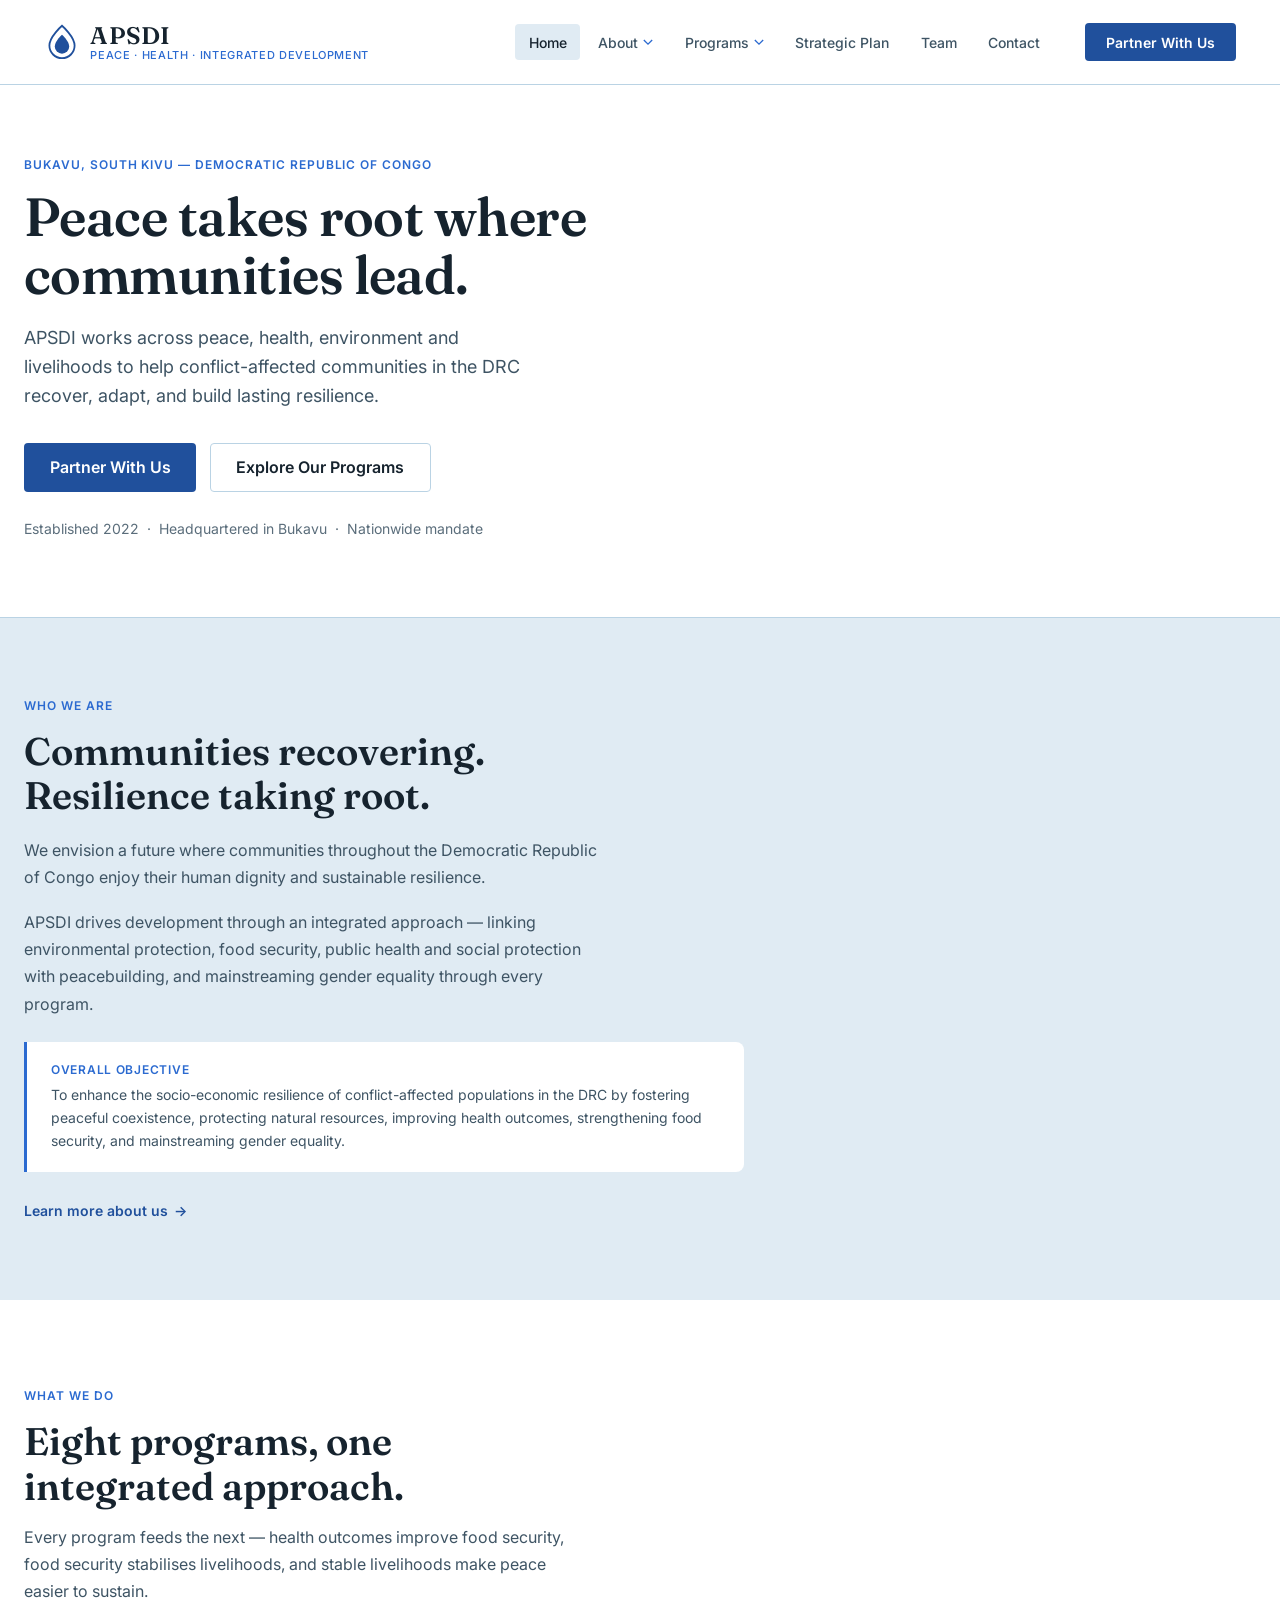
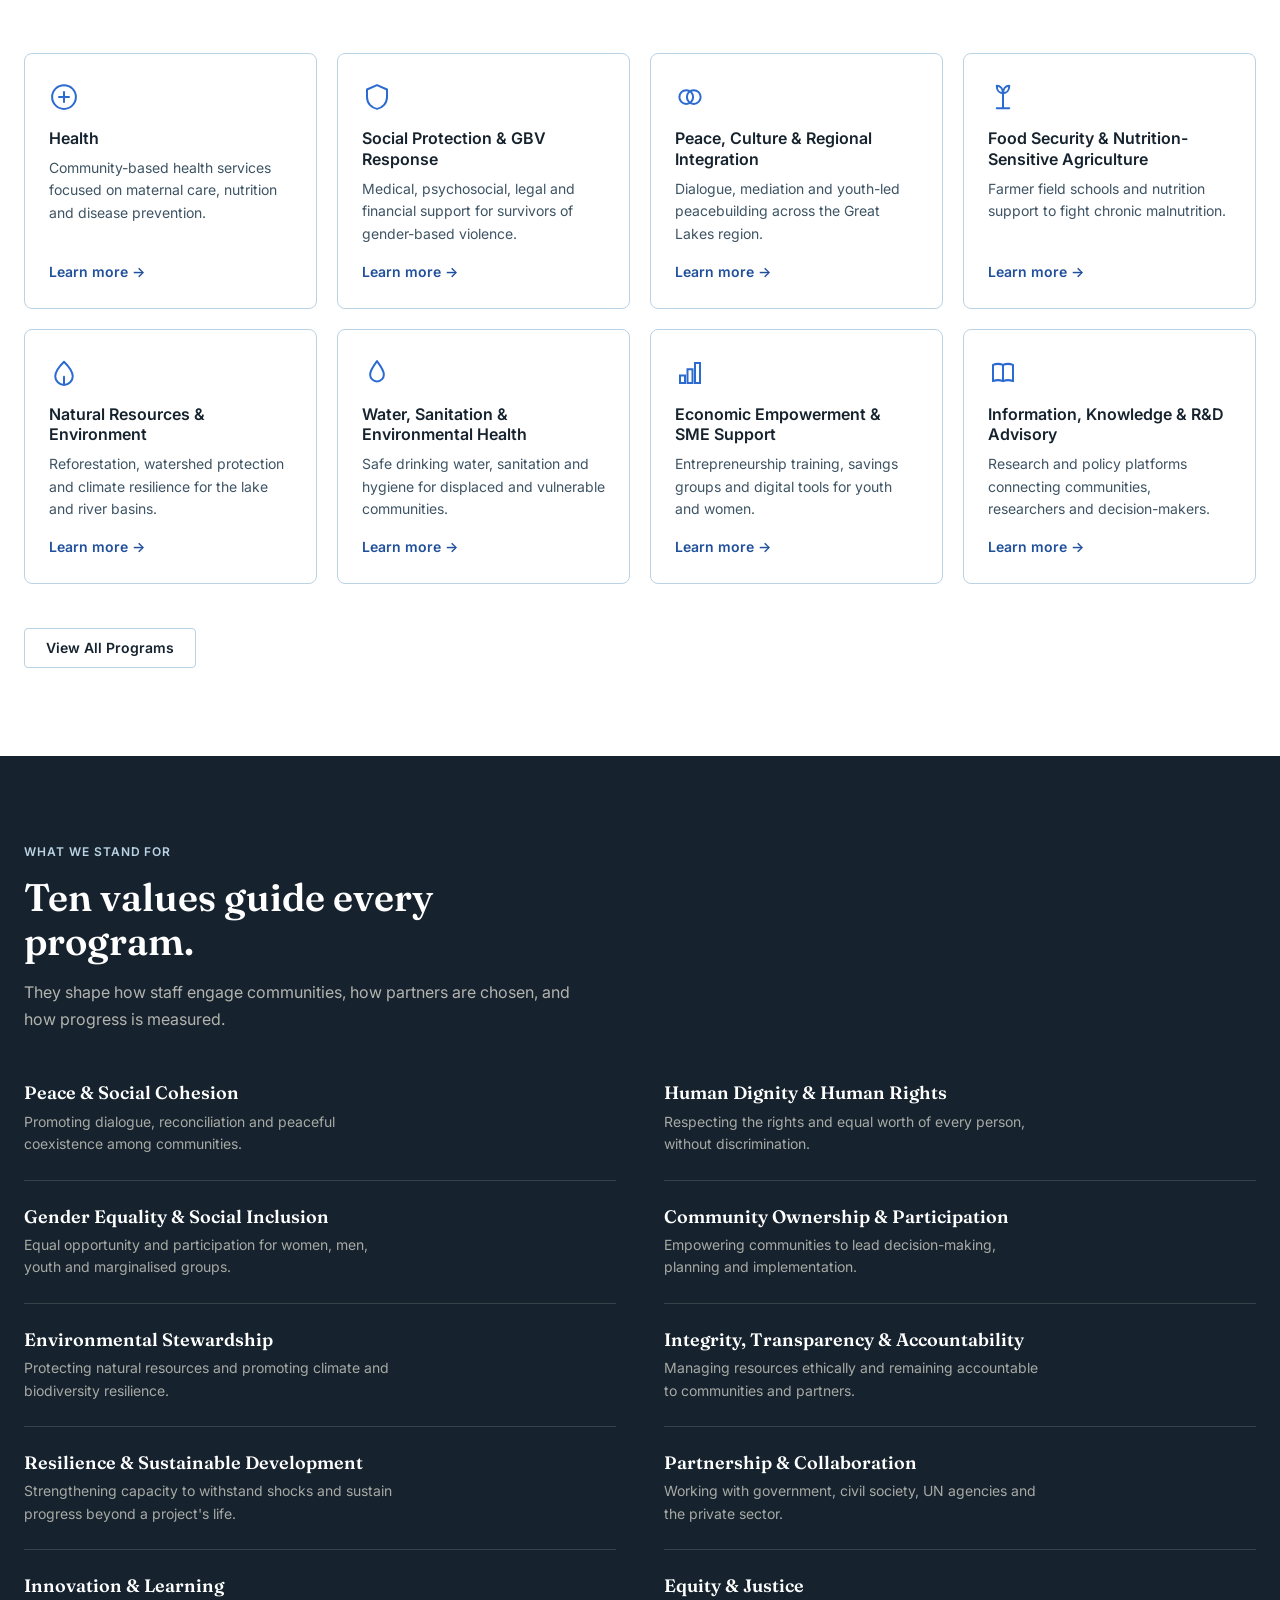
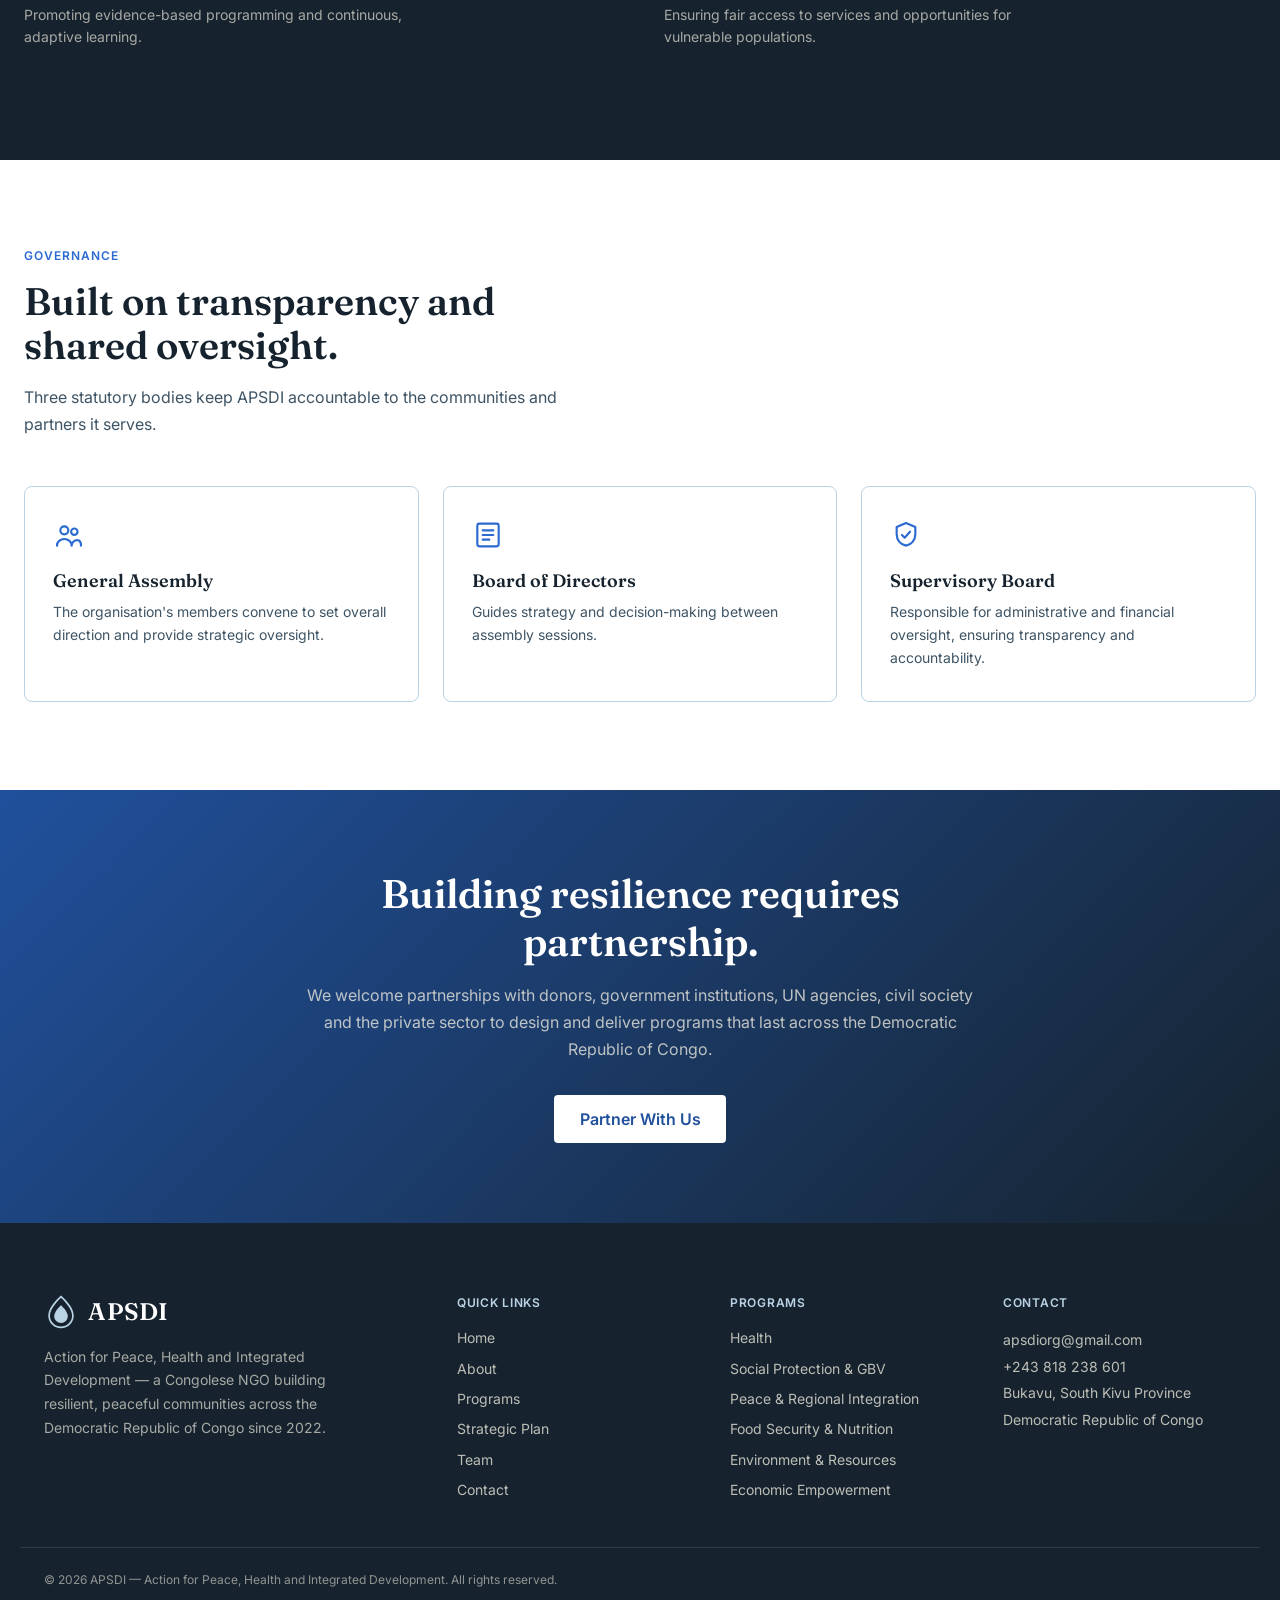
==== commit e4ab0756: "Website pages and production setup, photos removed for now" ====
--- a/index.html
+++ b/index.html
@@ -5,26 +5,25 @@
   <!-- Core -->
   <meta charset="UTF-8">
   <meta name="viewport" content="width=device-width, initial-scale=1.0">
-  <title>APSDI</title>
+  <title>APSDI | Action for Peace, Health and Integrated Development</title>
   <meta name="description"
     content="APSDI is a Congolese non-profit working across peace, health, environment, food security and gender equality to build resilient communities in the Democratic Republic of Congo.">
 
-  <!-- Canonical & robots -->
-  <link rel="canonical" href="https://www.apsdi.org/">
+  <!-- Robots (canonical link is added once the domain is set) -->
   <meta name="robots" content="index, follow">
 
-  <!-- Favicon / app icons (placeholders — swap paths once assets exist) -->
-  <link rel="icon" href="/assets/favicon.svg" type="image/svg+xml">
-  <link rel="icon" href="/assets/favicon-32.png" sizes="32x32" type="image/png">
-  <link rel="apple-touch-icon" href="/assets/apple-touch-icon.png">
+  <!-- Favicon / app icons -->
+  <link rel="icon" href="assets/favicon.svg" type="image/svg+xml">
+  <link rel="icon" href="assets/favicon-32.png" sizes="32x32" type="image/png">
+  <link rel="apple-touch-icon" href="assets/apple-touch-icon.png">
   <meta name="theme-color" content="#16232E">
 
-  <!-- Open Graph / social sharing -->
+  <!-- Open Graph / social sharing (og:image and canonical become full URLs once the domain is set) -->
   <meta property="og:type" content="website">
   <meta property="og:site_name" content="APSDI">
   <meta property="og:title" content="APSDI — Action for Peace, Health and Integrated Development">
   <meta property="og:description" content="Building peace, health and resilience in the Democratic Republic of Congo.">
-  <meta property="og:image" content="/assets/og-cover.jpg">
+  <meta property="og:image" content="assets/og-cover.jpg">
   <meta property="og:locale" content="en_US">
   <meta name="twitter:card" content="summary_large_image">
 
@@ -49,7 +48,7 @@
   <header class="site-header" id="siteHeader">
     <div class="header-inner">
 
-      <a href="/" class="brand" aria-label="APSDI home">
+      <a href="index.html" class="brand" aria-label="APSDI home">
         <span class="brand-mark" aria-hidden="true">
           <svg viewBox="0 0 40 40" width="36" height="36">
             <path d="M20 2 C20 2 6 14 6 24 A14 14 0 0 0 34 24 C34 14 20 2 20 2 Z" fill="none" stroke="currentColor"
@@ -73,7 +72,7 @@
         <ul class="nav-list">
 
           <li class="nav-item">
-            <a href="/" class="nav-link">Home</a>
+            <a href="index.html" class="nav-link" aria-current="page">Home</a>
           </li>
 
           <li class="nav-item has-dropdown">
@@ -84,19 +83,19 @@
               </svg>
             </button>
             <div class="dropdown" id="dropdown-about">
-              <a href="/about/who-we-are.html" class="dropdown-link">
+              <a href="about.html#who-we-are" class="dropdown-link">
                 <span class="dropdown-link-title">Who We Are</span>
-                <span class="dropdown-link-desc">Mandate, vision and mission</span>
-              </a>
-              <a href="/about/vision-mission.html" class="dropdown-link">
+                <span class="dropdown-link-desc">Legal status, mandate and identity</span>
+              </a>
+              <a href="about.html#vision-mission" class="dropdown-link">
                 <span class="dropdown-link-title">Vision &amp; Mission</span>
                 <span class="dropdown-link-desc">What we're working toward</span>
               </a>
-              <a href="/about/core-values.html" class="dropdown-link">
+              <a href="about.html#core-values" class="dropdown-link">
                 <span class="dropdown-link-title">Core Values</span>
                 <span class="dropdown-link-desc">The principles behind our work</span>
               </a>
-              <a href="/about/governance.html" class="dropdown-link">
+              <a href="about.html#governance" class="dropdown-link">
                 <span class="dropdown-link-title">Governance</span>
                 <span class="dropdown-link-desc">Board, assembly &amp; oversight</span>
               </a>
@@ -111,44 +110,46 @@
               </svg>
             </button>
             <div class="dropdown" id="dropdown-programs">
-              <a href="/programs.html#peace-governance" class="dropdown-link">
+              <a href="programs.html#peace-governance" class="dropdown-link">
                 <span class="dropdown-link-title">Peace &amp; Governance</span>
                 <span class="dropdown-link-desc">Social cohesion, protection, regional integration</span>
               </a>
-              <a href="/programs.html#health-nutrition" class="dropdown-link">
+              <a href="programs.html#health-nutrition" class="dropdown-link">
                 <span class="dropdown-link-title">Health &amp; Nutrition</span>
                 <span class="dropdown-link-desc">Community health, food security, WASH</span>
               </a>
-              <a href="/programs.html#environment-livelihoods" class="dropdown-link">
+              <a href="programs.html#environment-livelihoods" class="dropdown-link">
                 <span class="dropdown-link-title">Environment &amp; Livelihoods</span>
                 <span class="dropdown-link-desc">Natural resources, SMEs, digital inclusion</span>
               </a>
               <div class="dropdown-divider"></div>
-              <a href="/programs.html" class="dropdown-link dropdown-link-all">
+              <a href="programs.html" class="dropdown-link dropdown-link-all">
                 <span class="dropdown-link-title">View all programs →</span>
               </a>
             </div>
           </li>
 
           <li class="nav-item">
-            <a href="/strategic-plan.html" class="nav-link">Strategic Plan</a>
+            <a href="strategic-plan.html" class="nav-link">Strategic Plan</a>
           </li>
 
           <li class="nav-item">
-            <a href="/team.html" class="nav-link">Team</a>
-          </li>
-
+            <a href="team.html" class="nav-link">Team</a>
+          </li>
+
+          <!-- Publications: hidden until there are reports to share.
           <li class="nav-item">
-            <a href="/publications.html" class="nav-link">Publications</a>
-          </li>
+            <a href="publications.html" class="nav-link">Publications</a>
+          </li>
+          -->
 
           <li class="nav-item">
-            <a href="/contact.html" class="nav-link">Contact</a>
+            <a href="contact.html" class="nav-link">Contact</a>
           </li>
 
         </ul>
 
-        <a href="/contact.html" class="btn btn-cta nav-cta">Partner With Us</a>
+        <a href="contact.html" class="btn btn-cta nav-cta">Partner With Us</a>
       </nav>
 
     </div>
@@ -157,7 +158,7 @@
   <main id="main">
 
     <section class="hero">
-      <div class="hero-inner">
+      <div class="hero-inner" data-photo-host>
 
         <div class="hero-content">
           <p class="eyebrow">Bukavu, South Kivu — Democratic Republic of Congo</p>
@@ -168,29 +169,26 @@
             lasting resilience.
           </p>
           <div class="hero-actions">
-            <a href="/contact.html" class="btn btn-primary btn-lg">Partner With Us</a>
-            <a href="/programs.html" class="btn btn-ghost btn-lg">Explore Our Programs</a>
-          </div>
-          <p class="hero-meta">Established 2022 &nbsp;·&nbsp; Headquartered in Bukavu &nbsp;·&nbsp; Active nationwide
-          </p>
-        </div>
-
-        <div class="hero-visual">
-          <img src="/assets/images/hero-image.jpg"
-            alt="APSDI field team working with a community in South Kivu, Democratic Republic of Congo"
-            class="hero-photo" loading="eager" fetchpriority="high" width="600" height="600">
-        </div>
+            <a href="contact.html" class="btn btn-primary btn-lg">Partner With Us</a>
+            <a href="programs.html" class="btn btn-ghost btn-lg">Explore Our Programs</a>
+          </div>
+          <p class="hero-meta">Established 2022 &nbsp;·&nbsp; Headquartered in Bukavu &nbsp;·&nbsp; Nationwide mandate
+          </p>
+        </div>
+
+        <!-- Photo space: appears once assets/images/hero.jpg exists -->
+        <div class="hero-visual" data-photo="./assets/images/hero.jpg" data-alt="APSDI's work with communities in the Democratic Republic of Congo"
+          data-class="hero-photo" data-width="600" data-height="600" data-priority="high" hidden></div>
 
       </div>
     </section>
 
     <section class="mission">
-      <div class="mission-inner">
-
-        <div class="mission-visual">
-          <img src="/assets/images/about-us.jpg" alt="APSDI field team working with a community in South Kivu"
-            class="mission-photo" loading="lazy" width="480" height="600">
-        </div>
+      <div class="mission-inner" data-photo-host>
+
+        <!-- Photo space: appears once assets/images/who-we-are.jpg exists -->
+        <div class="mission-visual" data-photo="./assets/images/who-we-are.jpg" data-alt="APSDI's work with communities"
+          data-class="mission-photo" data-width="480" data-height="600" hidden></div>
 
         <div class="mission-content">
           <p class="eyebrow">Who We Are</p>
@@ -216,7 +214,7 @@
             </p>
           </div>
 
-          <a href="/about/who-we-are.html" class="mission-link">
+          <a href="about.html" class="mission-link">
             Learn more about us <span aria-hidden="true">→</span>
           </a>
         </div>
@@ -247,7 +245,7 @@
             <h3 class="program-title">Health</h3>
             <p class="program-desc">Community-based health services focused on maternal care, nutrition and disease
               prevention.</p>
-            <a href="/programs.html#health-nutrition" class="program-link">Learn more →</a>
+            <a href="programs.html#health" class="program-link">Learn more →</a>
           </article>
 
           <article class="program-card">
@@ -258,7 +256,7 @@
             <h3 class="program-title">Social Protection &amp; GBV Response</h3>
             <p class="program-desc">Medical, psychosocial, legal and financial support for survivors of gender-based
               violence.</p>
-            <a href="/programs.html#peace-governance" class="program-link">Learn more →</a>
+            <a href="programs.html#gbv-response" class="program-link">Learn more →</a>
           </article>
 
           <article class="program-card">
@@ -268,7 +266,7 @@
             </svg>
             <h3 class="program-title">Peace, Culture &amp; Regional Integration</h3>
             <p class="program-desc">Dialogue, mediation and youth-led peacebuilding across the Great Lakes region.</p>
-            <a href="/programs.html#peace-governance" class="program-link">Learn more →</a>
+            <a href="programs.html#peace-cohesion" class="program-link">Learn more →</a>
           </article>
 
           <article class="program-card">
@@ -278,7 +276,7 @@
             </svg>
             <h3 class="program-title">Food Security &amp; Nutrition-Sensitive Agriculture</h3>
             <p class="program-desc">Farmer field schools and nutrition support to fight chronic malnutrition.</p>
-            <a href="/programs.html#health-nutrition" class="program-link">Learn more →</a>
+            <a href="programs.html#food-security" class="program-link">Learn more →</a>
           </article>
 
           <article class="program-card">
@@ -290,7 +288,7 @@
             <h3 class="program-title">Natural Resources &amp; Environment</h3>
             <p class="program-desc">Reforestation, watershed protection and climate resilience for the lake and river
               basins.</p>
-            <a href="/programs.html#environment-livelihoods" class="program-link">Learn more →</a>
+            <a href="programs.html#environment" class="program-link">Learn more →</a>
           </article>
 
           <article class="program-card">
@@ -301,7 +299,7 @@
             <h3 class="program-title">Water, Sanitation &amp; Environmental Health</h3>
             <p class="program-desc">Safe drinking water, sanitation and hygiene for displaced and vulnerable
               communities.</p>
-            <a href="/programs.html#health-nutrition" class="program-link">Learn more →</a>
+            <a href="programs.html#wash" class="program-link">Learn more →</a>
           </article>
 
           <article class="program-card">
@@ -312,7 +310,7 @@
             </svg>
             <h3 class="program-title">Economic Empowerment &amp; SME Support</h3>
             <p class="program-desc">Entrepreneurship training, savings groups and digital tools for youth and women.</p>
-            <a href="/programs.html#environment-livelihoods" class="program-link">Learn more →</a>
+            <a href="programs.html#economic-empowerment" class="program-link">Learn more →</a>
           </article>
 
           <article class="program-card">
@@ -324,39 +322,36 @@
             <h3 class="program-title">Information, Knowledge &amp; R&amp;D Advisory</h3>
             <p class="program-desc">Research and policy platforms connecting communities, researchers and
               decision-makers.</p>
-            <a href="/programs.html#environment-livelihoods" class="program-link">Learn more →</a>
-          </article>
-
-        </div>
-
-        <a href="/programs.html" class="btn btn-ghost programs-cta">View All Programs</a>
-
-      </div>
-    </section>
-
-    <section class="gallery">
+            <a href="programs.html#knowledge-rd" class="program-link">Learn more →</a>
+          </article>
+
+        </div>
+
+        <a href="programs.html" class="btn btn-ghost programs-cta">View All Programs</a>
+
+      </div>
+    </section>
+
+    <section class="gallery" hidden>
       <div class="gallery-heading">
         <p class="eyebrow">In the Field</p>
         <h2 class="section-title">Gallery.</h2>
       </div>
 
       <div class="gallery-strip" tabindex="0" role="list" aria-label="Photos from APSDI field work">
-        <figure class="gallery-item" role="listitem">
-          <img src="/assets/images/cows.jpg" alt="APSDI field photo 1 — replace with a real caption" loading="lazy"
-            width="380" height="300">
-        </figure>
-        <figure class="gallery-item" role="listitem">
-          <img src="/assets/images/deforestation.jpg" alt="APSDI field photo 2 — replace with a real caption"
-            loading="lazy" width="380" height="300">
-        </figure>
-        <figure class="gallery-item" role="listitem">
-          <img src="/assets/images/watering.jpg" alt="APSDI field photo 4 — replace with a real caption" loading="lazy"
-            width="380" height="300">
-        </figure>
-        <figure class="gallery-item" role="listitem">
-          <img src="/assets/images/health.jpg" alt="APSDI field photo 5 — replace with a real caption" loading="lazy"
-            width="380" height="300">
-        </figure>
+        <!-- Photo spaces: add assets/images/gallery/photo-1.jpg … photo-6.jpg -->
+        <figure class="gallery-item" role="listitem" data-photo="./assets/images/gallery/photo-1.jpg"
+          data-alt="Photo from APSDI's field work" hidden></figure>
+        <figure class="gallery-item" role="listitem" data-photo="./assets/images/gallery/photo-2.jpg"
+          data-alt="Photo from APSDI's field work" hidden></figure>
+        <figure class="gallery-item" role="listitem" data-photo="./assets/images/gallery/photo-3.jpg"
+          data-alt="Photo from APSDI's field work" hidden></figure>
+        <figure class="gallery-item" role="listitem" data-photo="./assets/images/gallery/photo-4.jpg"
+          data-alt="Photo from APSDI's field work" hidden></figure>
+        <figure class="gallery-item" role="listitem" data-photo="./assets/images/gallery/photo-5.jpg"
+          data-alt="Photo from APSDI's field work" hidden></figure>
+        <figure class="gallery-item" role="listitem" data-photo="./assets/images/gallery/photo-6.jpg"
+          data-alt="Photo from APSDI's field work" hidden></figure>
       </div>
     </section>
 
@@ -488,11 +483,11 @@
       <div class="cta-banner-inner">
         <h2 class="cta-banner-title">Building resilience requires partnership.</h2>
         <p class="cta-banner-text">
-          Join the governments, UN agencies, civil society organisations and
-          communities already working with APSDI across the Democratic
-          Republic of Congo.
+          We welcome partnerships with donors, government institutions, UN
+          agencies, civil society and the private sector to design and deliver
+          programs that last across the Democratic Republic of Congo.
         </p>
-        <a href="/contact.html" class="btn btn-invert btn-lg">Partner With Us</a>
+        <a href="contact.html" class="btn btn-invert btn-lg">Partner With Us</a>
       </div>
     </section>
 
@@ -502,13 +497,13 @@
     <div class="footer-inner">
 
       <div class="footer-brand">
-        <a href="/" class="brand" aria-label="APSDI home">
+        <a href="index.html" class="brand" aria-label="APSDI home">
           <span class="brand-mark" aria-hidden="true">
             <svg viewBox="0 0 40 40" width="34" height="34">
-              <path d="M20 2 C20 2 6 14 6 24 A14 14 0 0 0 34 24 C34 14 20 2 20 2 Z" fill="none" stroke="currentColor"
-                stroke-width="2" />
-              <path d="M20 12 C20 12 12 19 12 25 A8 8 0 0 0 28 25 C28 19 20 12 20 12 Z" fill="currentColor" />
-            </svg>
+            <path d="M20 2 C20 2 6 14 6 24 A14 14 0 0 0 34 24 C34 14 20 2 20 2 Z" fill="none" stroke="currentColor"
+              stroke-width="2" />
+            <path d="M20 12 C20 12 12 19 12 25 A8 8 0 0 0 28 25 C28 19 20 12 20 12 Z" fill="currentColor" />
+          </svg>
           </span>
           <span class="brand-name footer-brand-name">APSDI</span>
         </a>
@@ -522,25 +517,24 @@
       <nav class="footer-col" aria-label="Quick links">
         <h3 class="footer-col-title">Quick Links</h3>
         <ul>
-          <li><a href="/">Home</a></li>
-          <li><a href="/about/who-we-are.html">About</a></li>
-          <li><a href="/programs.html">Programs</a></li>
-          <li><a href="/strategic-plan.html">Strategic Plan</a></li>
-          <li><a href="/team.html">Team</a></li>
-          <li><a href="/publications.html">Publications</a></li>
-          <li><a href="/contact.html">Contact</a></li>
+          <li><a href="index.html">Home</a></li>
+          <li><a href="about.html">About</a></li>
+          <li><a href="programs.html">Programs</a></li>
+          <li><a href="strategic-plan.html">Strategic Plan</a></li>
+          <li><a href="team.html">Team</a></li>
+          <li><a href="contact.html">Contact</a></li>
         </ul>
       </nav>
 
       <nav class="footer-col" aria-label="Programs">
         <h3 class="footer-col-title">Programs</h3>
         <ul>
-          <li><a href="/programs.html#health-nutrition">Health</a></li>
-          <li><a href="/programs.html#peace-governance">Social Protection &amp; GBV</a></li>
-          <li><a href="/programs.html#peace-governance">Peace &amp; Regional Integration</a></li>
-          <li><a href="/programs.html#health-nutrition">Food Security &amp; Nutrition</a></li>
-          <li><a href="/programs.html#environment-livelihoods">Environment &amp; Resources</a></li>
-          <li><a href="/programs.html#environment-livelihoods">Economic Empowerment</a></li>
+          <li><a href="programs.html#health">Health</a></li>
+          <li><a href="programs.html#gbv-response">Social Protection &amp; GBV</a></li>
+          <li><a href="programs.html#peace-cohesion">Peace &amp; Regional Integration</a></li>
+          <li><a href="programs.html#food-security">Food Security &amp; Nutrition</a></li>
+          <li><a href="programs.html#environment">Environment &amp; Resources</a></li>
+          <li><a href="programs.html#economic-empowerment">Economic Empowerment</a></li>
         </ul>
       </nav>
 
@@ -559,13 +553,9 @@
 
     <div class="footer-bottom">
       <p>&copy; 2026 APSDI — Action for Peace, Health and Integrated Development. All rights reserved.</p>
-      <div class="footer-legal">
-        <a href="/privacy-policy.html">Privacy Policy</a>
-        <a href="/terms-of-service.html">Terms of Service</a>
-      </div>
     </div>
   </footer>
 
 </body>
 
-</html>+</html>
--- a/css/styles.css
+++ b/css/styles.css
@@ -983,4 +983,162 @@
     margin-top: 0.5rem;
     width: 100%;
   }
-}+}
+/* ==========================================================================
+   Inner pages — About, Programs, Strategic Plan, Team, Contact
+   Small additions only; everything reuses the existing tokens and components.
+   ========================================================================== */
+
+/* Anchor links land below the sticky header */
+[id] { scroll-margin-top: calc(var(--header-height-condensed) + 1.5rem); }
+
+/* Current page in the menu */
+.nav-link[aria-current="page"] {
+  color: var(--color-ink);
+  background: var(--color-parchment-dim);
+}
+
+/* Text-only page intro (reuses .hero typography) */
+.page-hero {
+  padding: 4rem 1.5rem 3.5rem;
+  border-bottom: 1px solid var(--color-mist);
+}
+.page-hero .hero-inner { grid-template-columns: 1fr; }
+.page-hero .hero-title { max-width: 22ch; }
+.page-hero .hero-lead { max-width: 64ch; }
+
+/* Alternate pale-blue section background (same as .mission) */
+.section-alt {
+  background: var(--color-parchment-dim);
+  border-top: 1px solid var(--color-mist);
+}
+
+/* Two-column card grid for longer card content */
+.programs-grid-2 { grid-template-columns: repeat(2, 1fr); }
+@media (max-width: 700px) {
+  .programs-grid-2 { grid-template-columns: 1fr; }
+}
+.thematic-card .program-desc { flex-grow: 0; }
+.thematic-card .program-desc:last-child { margin-bottom: 0; }
+
+/* Strategic plan: general objective block above the cards */
+.strategic-objective {
+  max-width: 72ch;
+  margin: 0 0 2rem;
+}
+
+/* Program detail cards (Programs page) */
+.program-detail-list {
+  display: grid;
+  gap: 1.5rem;
+}
+.program-detail {
+  display: grid;
+  grid-template-columns: 1.15fr 0.85fr;
+  gap: 2.5rem;
+  align-items: start;
+  padding: 2.25rem 2rem;
+}
+.program-detail:hover { transform: none; }
+.program-detail--text { grid-template-columns: 1fr; }
+.program-detail .program-title {
+  font-family: var(--font-display);
+  font-size: var(--text-xl);
+  margin-bottom: 0.85rem;
+}
+.program-detail .program-desc {
+  font-size: var(--text-base);
+  line-height: 1.7;
+  max-width: 68ch;
+}
+.program-detail .program-desc:last-child { margin-bottom: 0; }
+
+.program-figures {
+  display: grid;
+  gap: 1.25rem;
+}
+.program-figure { margin: 0; }
+.program-figure img {
+  display: block;
+  width: 100%;
+  height: auto;
+  aspect-ratio: 4 / 3;
+  object-fit: cover;
+  border-radius: var(--radius-md);
+  background: var(--color-parchment-dim);
+}
+.program-figure figcaption {
+  margin-top: 0.5rem;
+  font-size: var(--text-xs);
+  line-height: 1.5;
+  color: var(--color-ink-soft);
+}
+
+/* Cards with several paragraphs (Contact page) */
+.governance-desc + .governance-desc { margin-top: 0.85rem; }
+
+@media (max-width: 900px) {
+  .program-detail {
+    grid-template-columns: 1fr;
+    gap: 1.75rem;
+    padding: 1.75rem 1.5rem;
+  }
+}
+
+/* ==========================================================================
+   Fixes for small screens (pre-existing layout issues)
+   ========================================================================== */
+
+/* "Who we are" photo: keep the 480×600 frame on desktop, shrink with the
+   column on tablets and phones instead of overflowing the screen. */
+.mission-photo {
+  max-width: 100%;
+  height: auto;
+  aspect-ratio: 4 / 5;
+}
+@media (max-width: 900px) {
+  .mission-photo { aspect-ratio: 4 / 5; }
+}
+
+/* Phones: hide the long tagline (as the header already does on scroll) so the
+   menu button stays fully on screen. */
+@media (max-width: 560px) {
+  .brand-tagline { display: none; }
+  .header-inner { gap: 1rem; }
+}
+
+/* Phone menu: dropdown rows (About, Programs) span the full width like the others */
+@media (max-width: 900px) {
+  .nav-dropdown-trigger { width: 100%; }
+}
+
+/* ==========================================================================
+   Photo slots (filled by js/main.js once the photo file exists)
+   ========================================================================== */
+[hidden] { display: none !important; }
+
+/* Program card switches to the photo layout when its photo arrives */
+.program-detail--text.has-photo { grid-template-columns: 1.15fr 0.85fr; }
+@media (max-width: 900px) {
+  .program-detail--text.has-photo { grid-template-columns: 1fr; }
+}
+
+/* Team: round photo replaces the person icon */
+.team-photo img {
+  display: block;
+  width: 96px;
+  height: 96px;
+  margin-bottom: 1.1rem;
+  border-radius: 50%;
+  object-fit: cover;
+  background: var(--color-parchment-dim);
+}
+.has-photo .team-icon { display: none; }
+
+/* Home hero and "Who we are": text spans the full width until their photo exists */
+.hero-inner[data-photo-host]:not(.has-photo),
+.mission-inner[data-photo-host]:not(.has-photo) {
+  grid-template-columns: 1fr;
+}
+.hero-inner[data-photo-host]:not(.has-photo) .hero-title { max-width: 18ch; }
+.mission-inner[data-photo-host]:not(.has-photo) .mission-objective { max-width: 72ch; }
